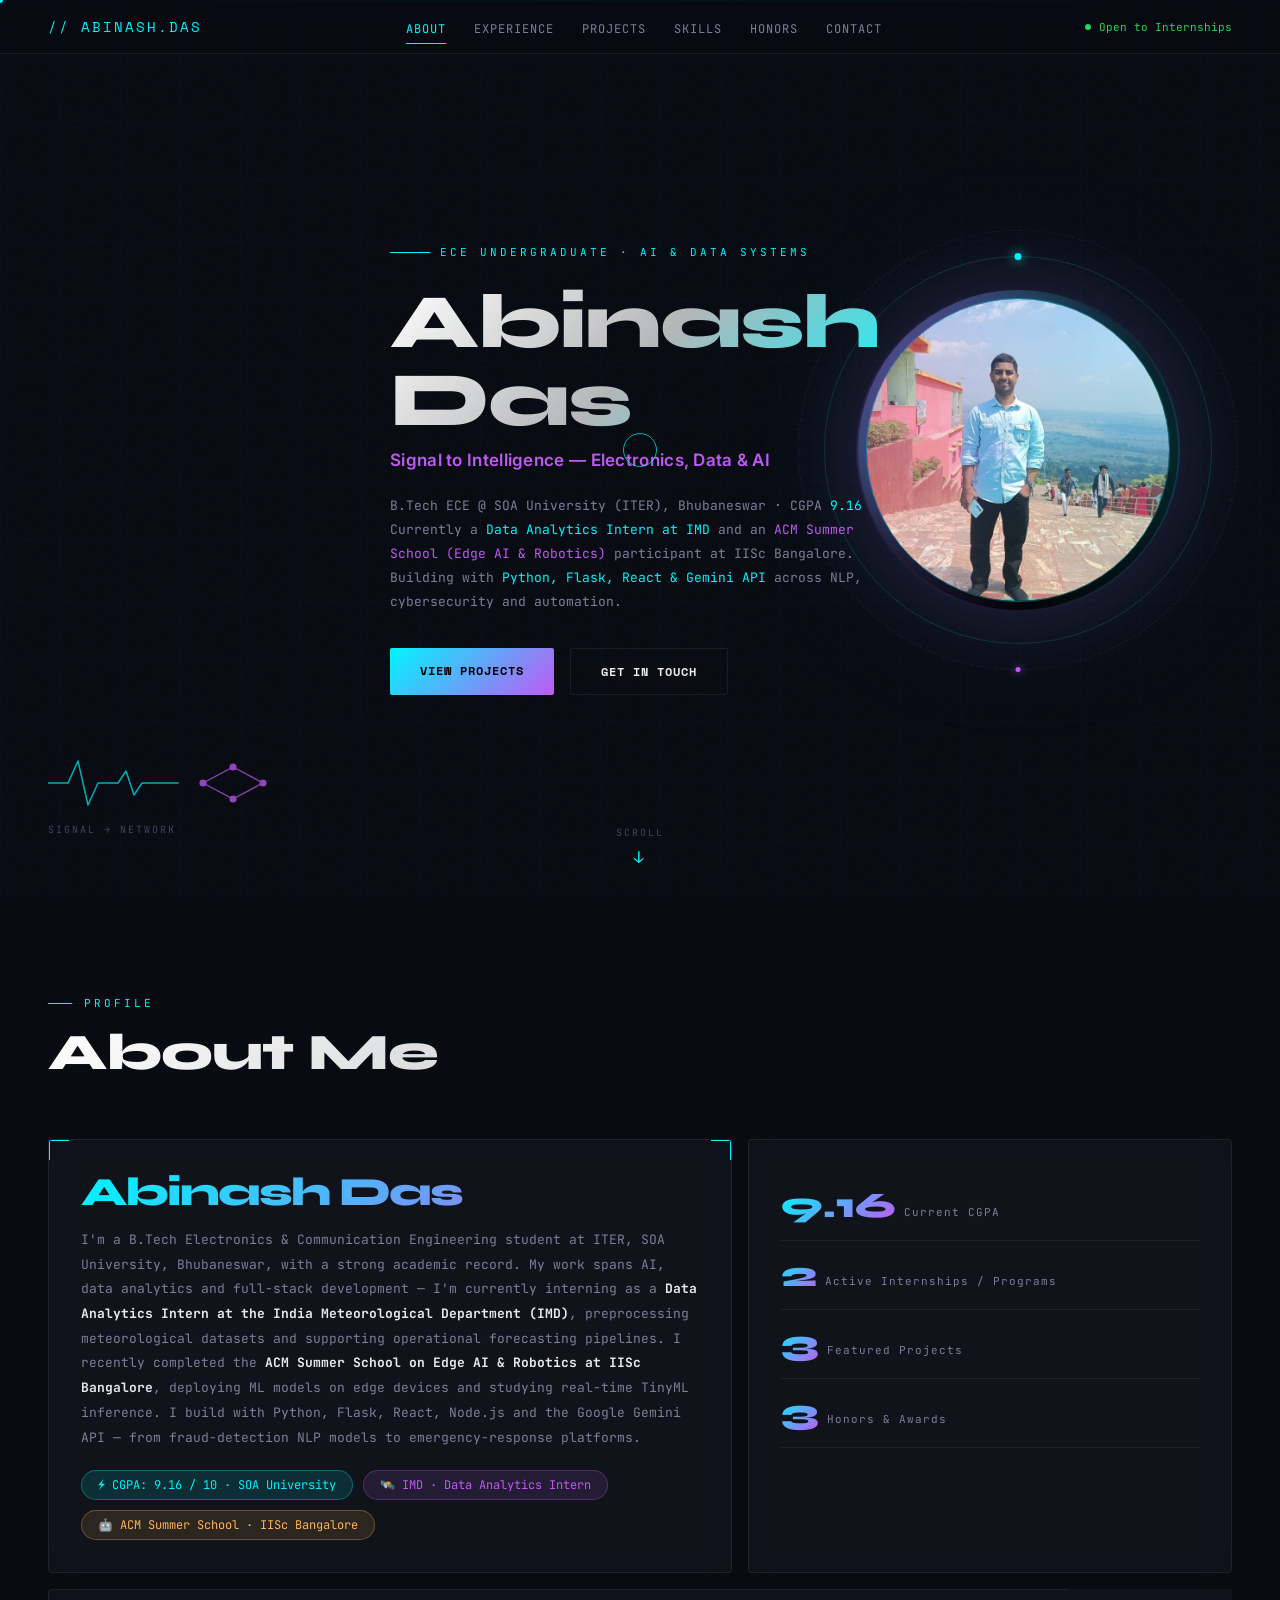
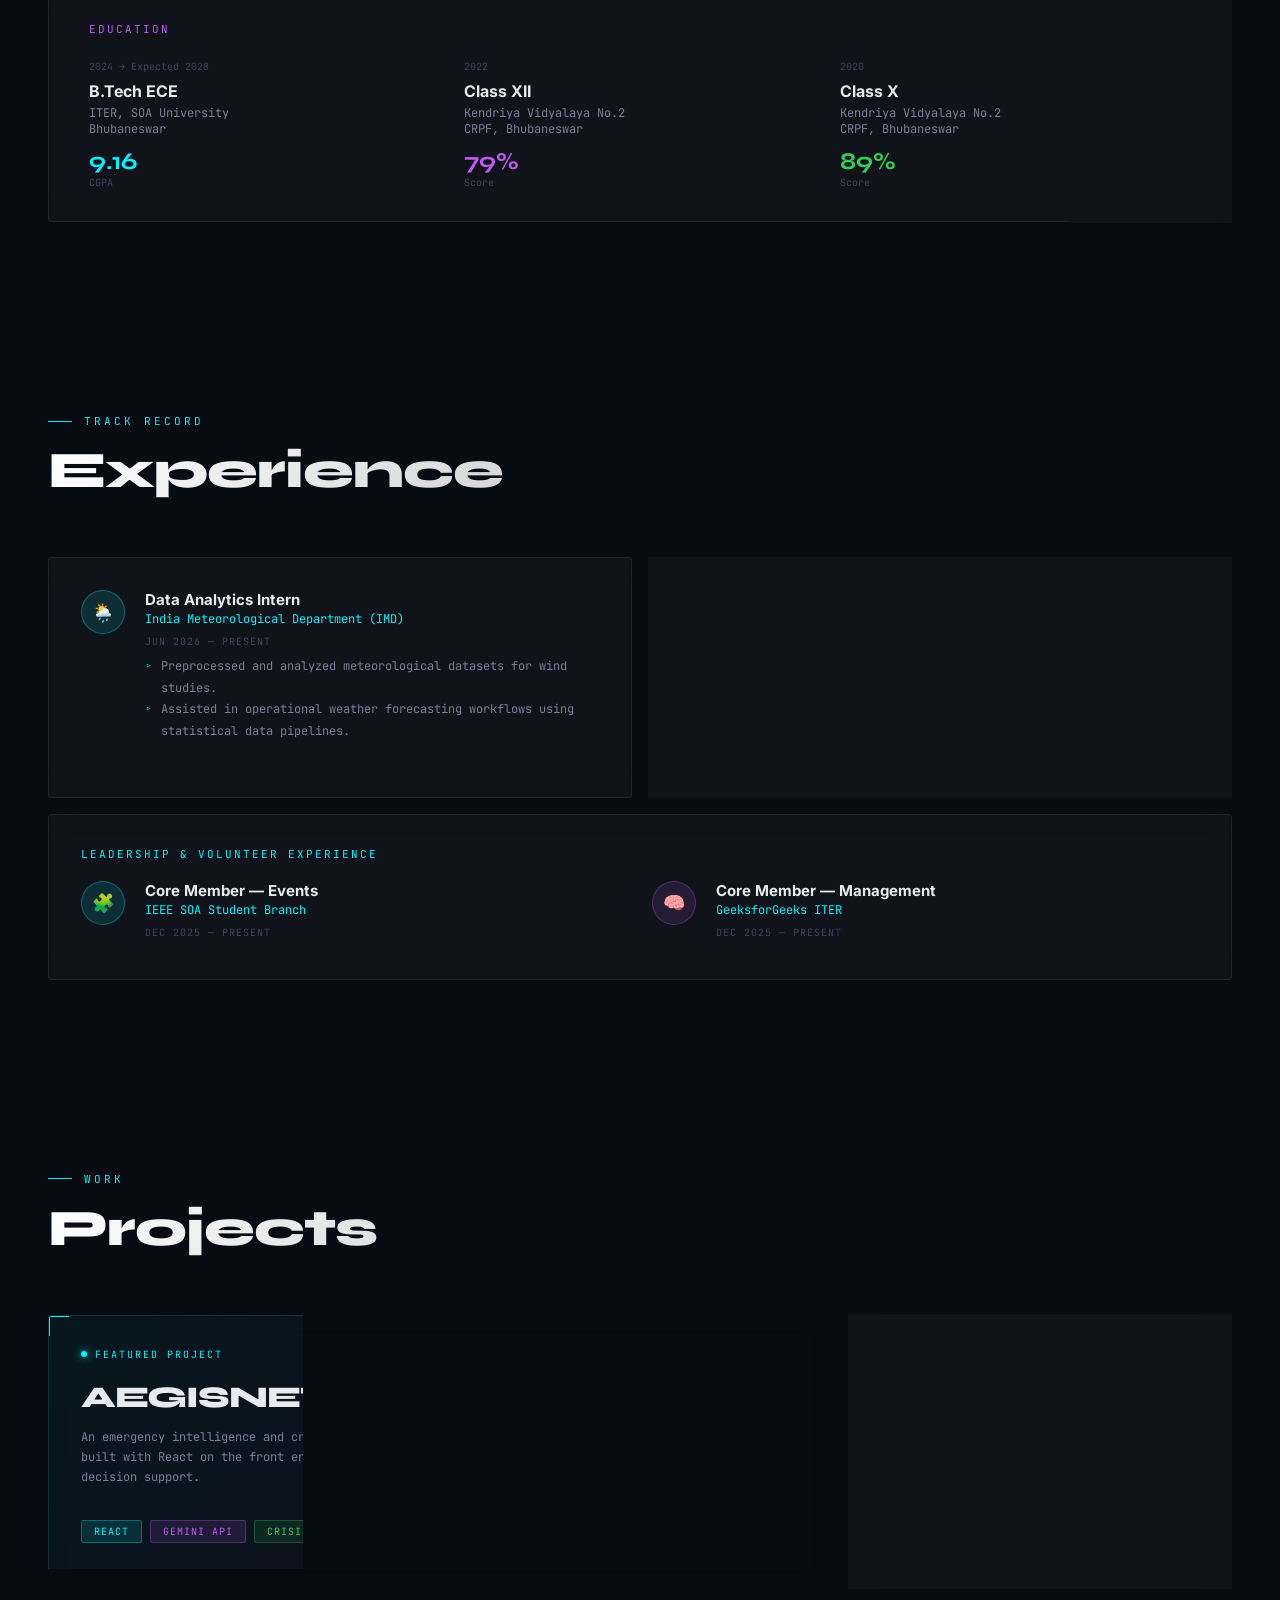
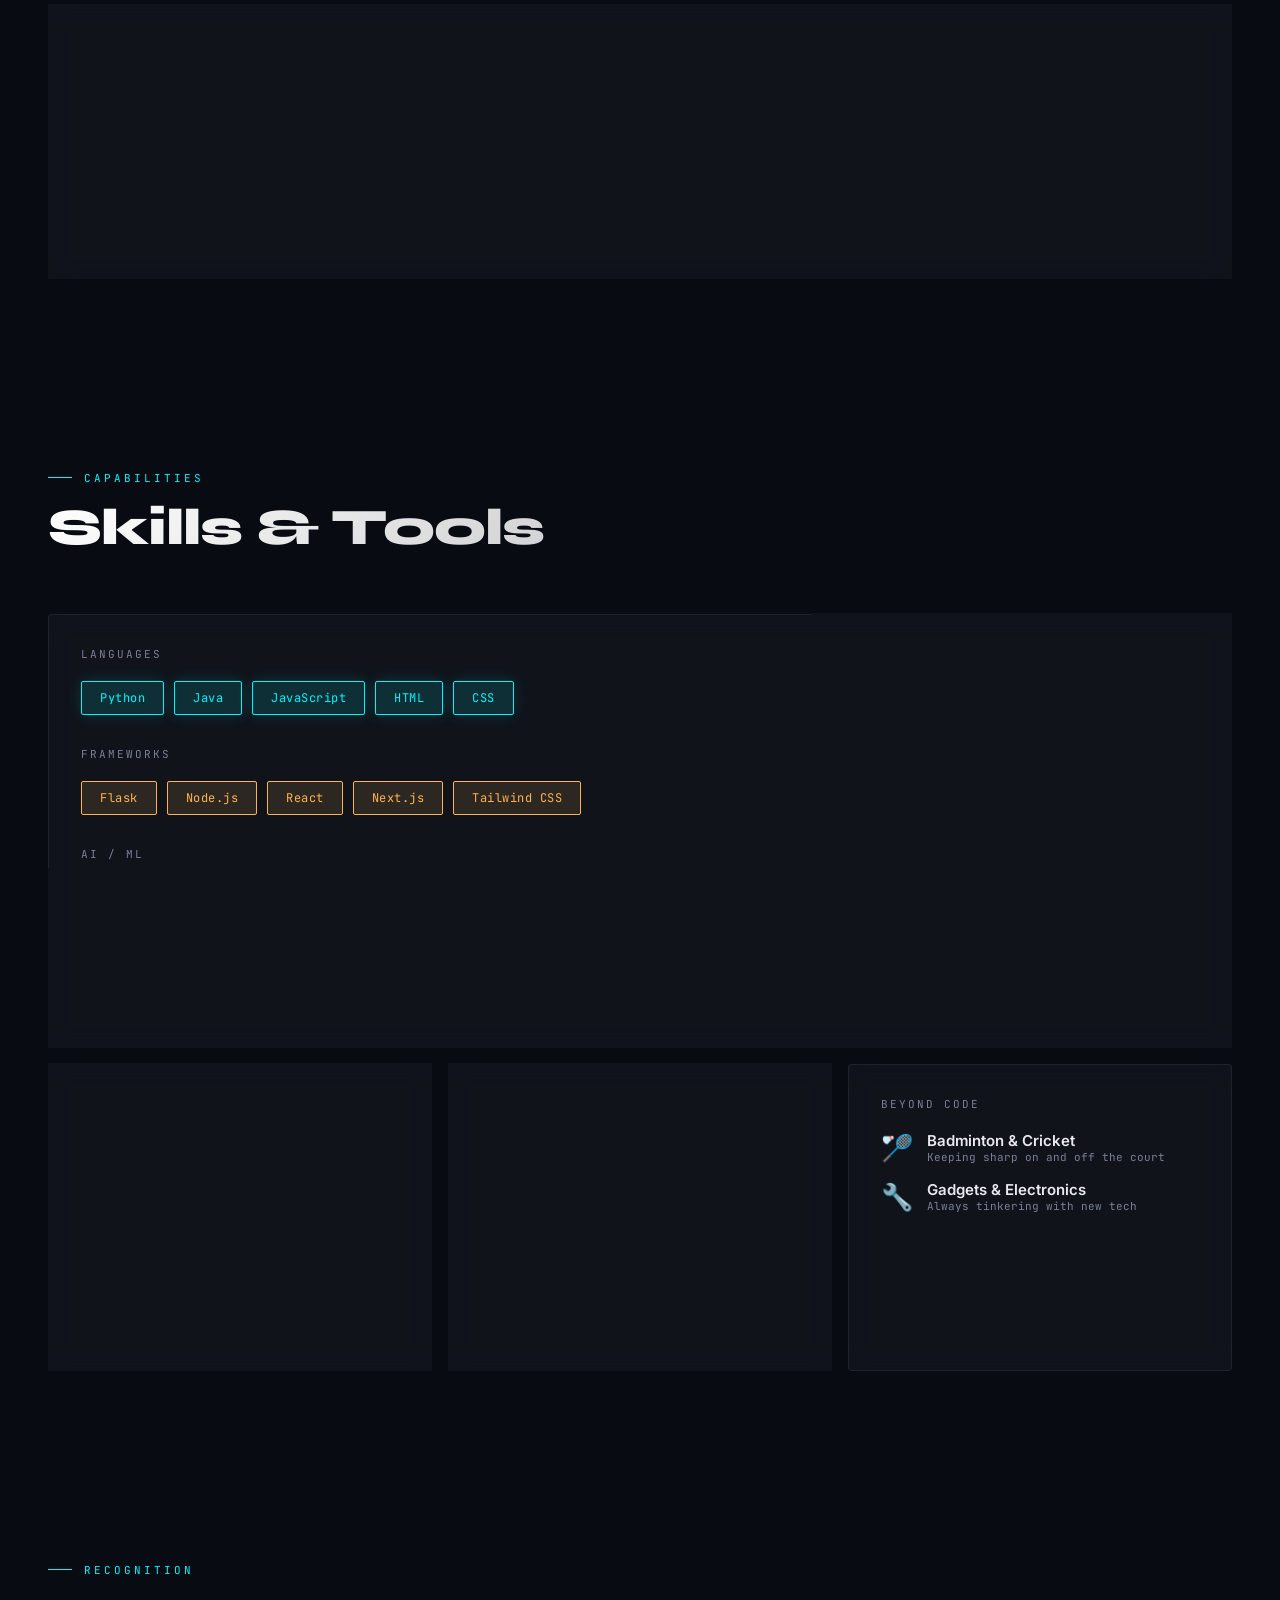
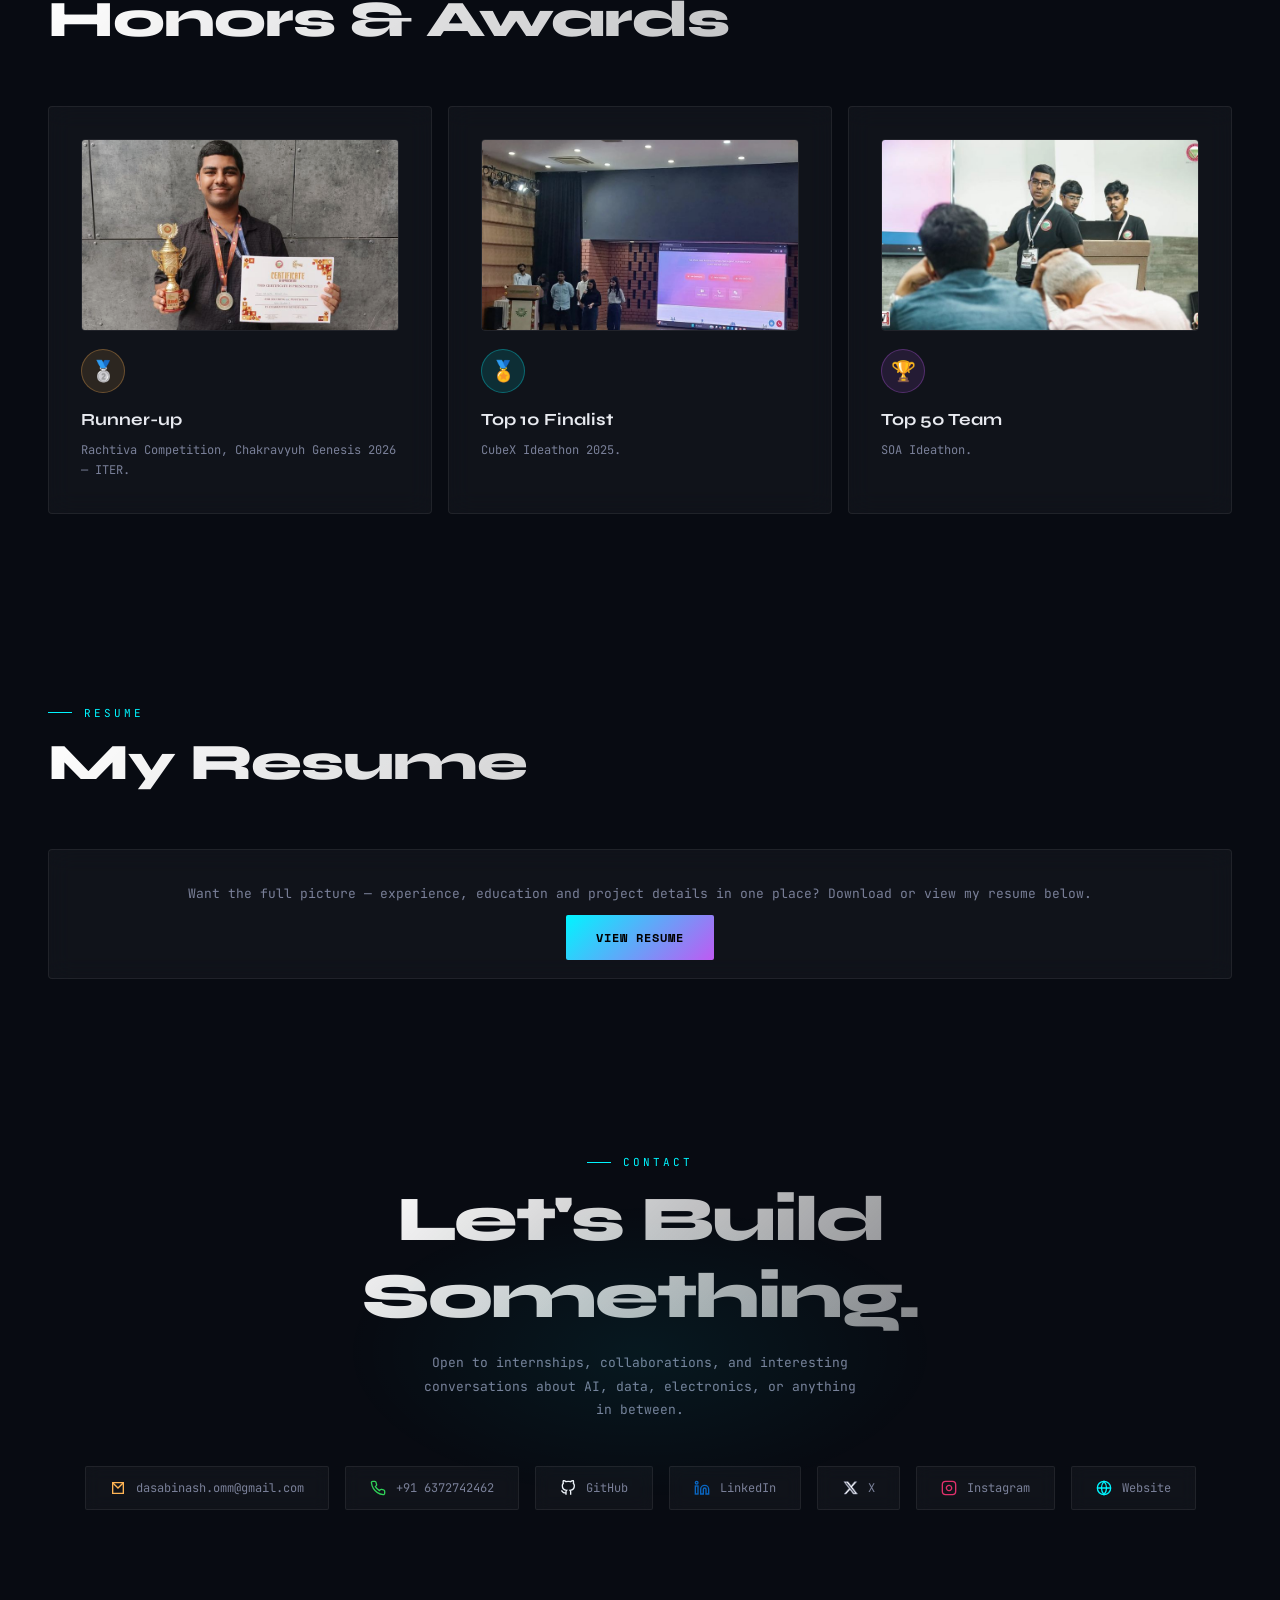
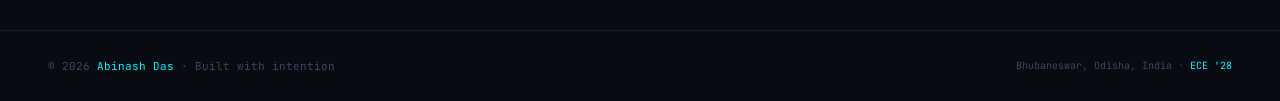
==== index.html @ 1ab35743 "Add files via upload" ====
<!DOCTYPE html>
<html lang="en">
<head>
<meta charset="UTF-8"/>
<meta name="viewport" content="width=device-width, initial-scale=1.0"/>
<title>Abinash Das — ECE Engineer &amp; AI/Data Builder</title>
<meta name="description" content="Portfolio of Abinash Das — ECE undergraduate at SOA University, IMD Data Analytics Intern, ACM Summer School (IISc) participant, building AI, data and full-stack systems."/>
<link href="https://fonts.googleapis.com/css2?family=Space+Mono:wght@400;700&family=Syne:wght@400;600;700;800&family=JetBrains+Mono:wght@300;400;500;600&family=Inter:wght@400;500;600&display=swap" rel="stylesheet"/>
<link rel="stylesheet" href="style.css"/>
</head>
<body>

<a href="#main" class="skip-link">Skip to content</a>
<div class="scroll-progress" id="scrollProgress"></div>
<div class="cursor-dot" id="cursorDot"></div>
<div class="cursor-ring" id="cursorRing"></div>

<!-- NAV -->
<nav>
  <a href="#top" class="nav-logo">// Abinash.Das</a>
  <button class="nav-toggle" id="navToggle" aria-label="Toggle navigation" aria-expanded="false">
    <span></span><span></span><span></span>
  </button>
  <ul class="nav-links" id="navLinks">
    <li><a href="#about">About</a></li>
    <li><a href="#experience">Experience</a></li>
    <li><a href="#projects">Projects</a></li>
    <li><a href="#skills">Skills</a></li>
    <li><a href="#honors">Honors</a></li>
    <li><a href="#contact">Contact</a></li>
  </ul>
  <div class="nav-status">
    <div class="status-dot"></div>
    Open to Internships
  </div>
</nav>

<main id="main">

<!-- HERO -->
<section class="hero" id="top">
  <div class="scanline"></div>

  <div class="hero-avatar-wrap">
    <div class="avatar-ring"><div class="avatar-dot"></div></div>
    <div class="avatar-ring2"><div class="avatar-dot2"></div></div>
    <div class="avatar-core"><img class="avatar-photo" src="[data-uri]" alt="Abinash Das"/></div>
  </div>

  <div class="hero-content">
    <div class="hero-tag">ECE Undergraduate · AI &amp; Data Systems</div>
    <h1 class="hero-name">Abinash<br/>Das</h1>
    <p class="hero-role">Signal to Intelligence — Electronics, Data &amp; AI</p>
    <p class="hero-bio">
      B.Tech ECE @ SOA University (ITER), Bhubaneswar · CGPA <span>9.16</span><br/>
      Currently a <span>Data Analytics Intern at IMD</span> and an <span class="v">ACM Summer
      School (Edge AI &amp; Robotics)</span> participant at IISc Bangalore.<br/>
      Building with <span>Python, Flask, React &amp; Gemini API</span> across NLP,
      cybersecurity and automation.
    </p>
    <div class="hero-cta">
      <a href="#projects" class="btn-primary">View Projects</a>
      <a href="#contact" class="btn-outline">Get In Touch</a>
    </div>
  </div>

  <div class="hero-wave" aria-hidden="true">
    <svg viewBox="0 0 260 60" fill="none">
      <polyline points="0,30 20,30 30,8 40,52 50,30 70,30 78,18 86,42 94,30 130,30" stroke="#00f5ff" stroke-width="1.5" stroke-linecap="round" stroke-linejoin="round" opacity="0.7"/>
      <g stroke="#bf5af2" stroke-width="1.2" opacity="0.75">
        <circle cx="155" cy="30" r="3" fill="#bf5af2"/>
        <circle cx="185" cy="14" r="3" fill="#bf5af2"/>
        <circle cx="185" cy="46" r="3" fill="#bf5af2"/>
        <circle cx="215" cy="30" r="3" fill="#bf5af2"/>
        <line x1="155" y1="30" x2="185" y2="14"/>
        <line x1="155" y1="30" x2="185" y2="46"/>
        <line x1="185" y1="14" x2="215" y2="30"/>
        <line x1="185" y1="46" x2="215" y2="30"/>
      </g>
    </svg>
    <div class="hero-wave-label">signal → network</div>
  </div>

  <button class="scroll-hint" onclick="document.getElementById('about').scrollIntoView({behavior:'smooth'})">Scroll</button>
</section>

<!-- ABOUT -->
<section id="about">
  <div class="section-inner">
    <div class="section-label">Profile</div>
    <h2 class="section-title">About Me</h2>

    <div class="bento">

      <div class="bento-card about-card">
        <div class="corner-deco tl"></div>
        <div class="corner-deco tr"></div>
        <div class="about-name-big">Abinash Das</div>
        <p class="about-text">
          I'm a B.Tech Electronics &amp; Communication Engineering student at ITER, SOA
          University, Bhubaneswar, with a strong academic record. My work spans AI, data
          analytics and full-stack development — I'm currently interning as a
          <strong style="color:var(--text)">Data Analytics Intern at the India Meteorological
          Department (IMD)</strong>, preprocessing meteorological datasets and supporting
          operational forecasting pipelines. I recently completed the
          <strong style="color:var(--text)">ACM Summer School on Edge AI &amp; Robotics at
          IISc Bangalore</strong>, deploying ML models on edge devices and studying real-time
          TinyML inference. I build with Python, Flask, React, Node.js and the Google Gemini
          API — from fraud-detection NLP models to emergency-response platforms.
        </p>
        <div class="badge-row">
          <div class="cgpa-badge">⚡ CGPA: 9.16 / 10 · SOA University</div>
          <div class="cgpa-badge violet">🛰️ IMD · Data Analytics Intern</div>
          <div class="cgpa-badge amber">🤖 ACM Summer School · IISc Bangalore</div>
        </div>
        <div class="accent-line"></div>
      </div>

      <div class="bento-card stats-card">
        <div class="stat-item"><div class="stat-num">9.16</div><div class="stat-label">Current CGPA</div></div>
        <div class="stat-item"><div class="stat-num">2</div><div class="stat-label">Active Internships / Programs</div></div>
        <div class="stat-item"><div class="stat-num">3</div><div class="stat-label">Featured Projects</div></div>
        <div class="stat-item"><div class="stat-num">3</div><div class="stat-label">Honors &amp; Awards</div></div>
        <div class="accent-line"></div>
      </div>

      <div class="bento-card card-full" style="padding:32px 40px;">
        <div style="font-family:'JetBrains Mono',monospace;font-size:11px;color:var(--violet);letter-spacing:2px;text-transform:uppercase;margin-bottom:24px;">Education</div>
        <div style="display:grid;grid-template-columns:repeat(3,1fr);gap:24px;">
          <div>
            <div style="font-family:'JetBrains Mono',monospace;font-size:10px;color:var(--text-dim);margin-bottom:8px;">2024 → Expected 2028</div>
            <div style="font-size:16px;font-weight:700;margin-bottom:4px;">B.Tech ECE</div>
            <div style="font-family:'JetBrains Mono',monospace;font-size:12px;color:var(--text-muted);">ITER, SOA University<br/>Bhubaneswar</div>
            <div style="margin-top:10px;font-family:'Syne',sans-serif;font-size:24px;font-weight:700;color:var(--cyan);">9.16</div>
            <div style="font-family:'JetBrains Mono',monospace;font-size:10px;color:var(--text-dim);">CGPA</div>
          </div>
          <div>
            <div style="font-family:'JetBrains Mono',monospace;font-size:10px;color:var(--text-dim);margin-bottom:8px;">2022</div>
            <div style="font-size:16px;font-weight:700;margin-bottom:4px;">Class XII</div>
            <div style="font-family:'JetBrains Mono',monospace;font-size:12px;color:var(--text-muted);">Kendriya Vidyalaya No.2<br/>CRPF, Bhubaneswar</div>
            <div style="margin-top:10px;font-family:'Syne',sans-serif;font-size:24px;font-weight:700;color:var(--violet);">79%</div>
            <div style="font-family:'JetBrains Mono',monospace;font-size:10px;color:var(--text-dim);">Score</div>
          </div>
          <div>
            <div style="font-family:'JetBrains Mono',monospace;font-size:10px;color:var(--text-dim);margin-bottom:8px;">2020</div>
            <div style="font-size:16px;font-weight:700;margin-bottom:4px;">Class X</div>
            <div style="font-family:'JetBrains Mono',monospace;font-size:12px;color:var(--text-muted);">Kendriya Vidyalaya No.2<br/>CRPF, Bhubaneswar</div>
            <div style="margin-top:10px;font-family:'Syne',sans-serif;font-size:24px;font-weight:700;color:var(--green);">89%</div>
            <div style="font-family:'JetBrains Mono',monospace;font-size:10px;color:var(--text-dim);">Score</div>
          </div>
        </div>
        <div class="accent-line"></div>
      </div>

    </div>
  </div>
</section>

<!-- EXPERIENCE -->
<section id="experience">
  <div class="section-inner">
    <div class="section-label">Track Record</div>
    <h2 class="section-title">Experience</h2>
    <div class="bento">

      <div class="bento-card card-half">
        <div class="exp-item" style="border:none;padding-top:0;">
          <div class="exp-icon" aria-hidden="true">🌦️</div>
          <div>
            <div class="exp-role">Data Analytics Intern</div>
            <div class="exp-org">India Meteorological Department (IMD)</div>
            <div class="exp-date">Jun 2026 — Present</div>
            <ul class="exp-list">
              <li>Preprocessed and analyzed meteorological datasets for wind studies.</li>
              <li>Assisted in operational weather forecasting workflows using statistical data pipelines.</li>
            </ul>
          </div>
        </div>
        <div class="accent-line"></div>
      </div>

      <div class="bento-card card-half">
        <div class="exp-item" style="border:none;padding-top:0;">
          <div class="exp-icon violet" aria-hidden="true">🤖</div>
          <div>
            <div class="exp-role">Participant — ACM Summer School on Edge AI &amp; Robotics</div>
            <div class="exp-org">Indian Institute of Science (IISc) Bangalore</div>
            <div class="exp-date">Jul 6 — Jul 13, 2026</div>
            <ul class="exp-list">
              <li>Deployed machine learning models on edge devices using Edge Impulse and Teachable Machine.</li>
              <li>Studied sensor data processing and real-time inference constraints for TinyML.</li>
            </ul>
          </div>
        </div>
        <div class="accent-line"></div>
      </div>

      <div class="bento-card card-full">
        <div style="font-family:'JetBrains Mono',monospace;font-size:11px;color:var(--cyan);letter-spacing:2px;text-transform:uppercase;margin-bottom:20px;">Leadership &amp; Volunteer Experience</div>
        <div style="display:grid;grid-template-columns:repeat(2,1fr);gap:24px;">
          <div class="exp-item" style="border:none;padding:0;">
            <div class="exp-icon" aria-hidden="true">🧩</div>
            <div>
              <div class="exp-role">Core Member — Events</div>
              <div class="exp-org">IEEE SOA Student Branch</div>
              <div class="exp-date">Dec 2025 — Present</div>
            </div>
          </div>
          <div class="exp-item" style="border:none;padding:0;">
            <div class="exp-icon violet" aria-hidden="true">🧠</div>
            <div>
              <div class="exp-role">Core Member — Management</div>
              <div class="exp-org">GeeksforGeeks ITER</div>
              <div class="exp-date">Dec 2025 — Present</div>
            </div>
          </div>
        </div>
        <div class="accent-line"></div>
      </div>

    </div>
  </div>
</section>

<!-- PROJECTS -->
<section id="projects">
  <div class="section-inner">
    <div class="section-label">Work</div>
    <h2 class="section-title">Projects</h2>
    <div class="bento">

      <div class="bento-card featured-project">
        <div class="corner-deco tl"></div>
        <div class="corner-deco tr"></div>
        <div class="featured-badge">Featured Project</div>
        <div class="featured-title">AEGISNET <span>AI</span></div>
        <p class="project-desc">
          An emergency intelligence and crisis management platform that helps coordinate
          real-time response — built with React on the front end and the Google Gemini
          API for situational reasoning and automated decision support.
        </p>
        <div style="display:flex;gap:8px;flex-wrap:wrap;margin-top:16px;">
          <span class="project-tag tag-cyan">React</span>
          <span class="project-tag tag-violet">Gemini API</span>
          <span class="project-tag tag-green">Crisis Management</span>
        </div>
        <div class="accent-line"></div>
      </div>

      <div class="bento-card card-narrow">
        <div style="font-family:'Space Mono',monospace;font-size:40px;color:var(--text-dim);margin-bottom:14px;">01</div>
        <div class="project-title">Jansuraksha AI</div>
        <p class="project-desc">Fraud message detection model engineered with NLP, TF-IDF vectorization and Logistic Regression to flag scam texts.</p>
        <span class="project-tag tag-violet">NLP · ML</span>
        <div class="accent-line"></div>
      </div>

      <div class="bento-card card-full" style="display:grid;grid-template-columns:1fr;">
        <div style="font-family:'Space Mono',monospace;font-size:40px;color:var(--text-dim);margin-bottom:14px;">02</div>
        <div class="project-title">AI Autocorrect Pro</div>
        <p class="project-desc" style="max-width:640px;">
          An AI-powered text processing engine built for grammar and spelling rectification —
          designed to catch and correct errors in real time as part of a broader push into
          practical NLP tooling.
        </p>
        <span class="project-tag tag-cyan" style="width:fit-content;">Python · NLP</span>
        <div class="accent-line"></div>
      </div>

    </div>
  </div>
</section>

<!-- SKILLS -->
<section id="skills">
  <div class="section-inner">
    <div class="section-label">Capabilities</div>
    <h2 class="section-title">Skills &amp; Tools</h2>
    <div class="bento">
      <div class="bento-card card-full">
        <div class="skill-group-label">Languages</div>
        <div class="skills-grid" style="margin-bottom:32px;">
          <span class="skill-chip cyan">Python</span>
          <span class="skill-chip cyan">Java</span>
          <span class="skill-chip cyan">JavaScript</span>
          <span class="skill-chip cyan">HTML</span>
          <span class="skill-chip cyan">CSS</span>
        </div>
        <div class="skill-group-label">Frameworks</div>
        <div class="skills-grid" style="margin-bottom:32px;">
          <span class="skill-chip amber">Flask</span>
          <span class="skill-chip amber">Node.js</span>
          <span class="skill-chip amber">React</span>
          <span class="skill-chip amber">Next.js</span>
          <span class="skill-chip amber">Tailwind CSS</span>
        </div>
        <div class="skill-group-label">AI / ML</div>
        <div class="skills-grid" style="margin-bottom:32px;">
          <span class="skill-chip violet">Google Gemini API</span>
          <span class="skill-chip violet">TensorFlow</span>
          <span class="skill-chip violet">Scikit-learn</span>
          <span class="skill-chip violet">TF-IDF</span>
          <span class="skill-chip violet">Logistic Regression</span>
          <span class="skill-chip violet">NLP</span>
        </div>
        <div class="skill-group-label">Tools &amp; Platforms</div>
        <div class="skills-grid">
          <span class="skill-chip green">Git</span>
          <span class="skill-chip green">GitHub</span>
          <span class="skill-chip green">VS Code</span>
          <span class="skill-chip green">Firebase</span>
          <span class="skill-chip green">SQLite</span>
          <span class="skill-chip green">Prisma</span>
          <span class="skill-chip green">Google Cloud</span>
        </div>
        <div class="accent-line"></div>
      </div>

      <div class="bento-card card-third">
        <div class="skill-group-label" style="color:var(--violet);">Languages Spoken</div>
        <div class="cert-item"><div class="cert-icon violet">🌐</div><div><div class="cert-name">English</div><div class="cert-org">Professional Working</div></div></div>
        <div class="cert-item"><div class="cert-icon cyan">🇮🇳</div><div><div class="cert-name">Hindi</div><div class="cert-org">Full Professional</div></div></div>
        <div class="cert-item"><div class="cert-icon green">🏠</div><div><div class="cert-name">Odia</div><div class="cert-org">Native / Bilingual</div></div></div>
        <div class="accent-line"></div>
      </div>

      <div class="bento-card card-third">
        <div class="skill-group-label" style="color:var(--cyan);">Currently Focused On</div>
        <div class="cert-item"><div class="cert-icon cyan">📡</div><div><div class="cert-name">Edge AI &amp; TinyML</div><div class="cert-org">From IISc Summer School</div></div></div>
        <div class="cert-item"><div class="cert-icon violet">📊</div><div><div class="cert-name">Applied Data Analytics</div><div class="cert-org">From IMD Internship</div></div></div>
        <div class="accent-line"></div>
      </div>

      <div class="bento-card card-third">
        <div class="skill-group-label">Beyond Code</div>
        <div style="display:flex;flex-direction:column;gap:16px;">
          <div style="display:flex;align-items:center;gap:14px;">
            <div style="font-size:26px;">🏸</div>
            <div>
              <div style="font-size:15px;font-weight:600;">Badminton &amp; Cricket</div>
              <div style="font-family:'JetBrains Mono',monospace;font-size:11px;color:var(--text-muted);">Keeping sharp on and off the court</div>
            </div>
          </div>
          <div style="display:flex;align-items:center;gap:14px;">
            <div style="font-size:26px;">🔧</div>
            <div>
              <div style="font-size:15px;font-weight:600;">Gadgets &amp; Electronics</div>
              <div style="font-family:'JetBrains Mono',monospace;font-size:11px;color:var(--text-muted);">Always tinkering with new tech</div>
            </div>
          </div>
        </div>
        <div class="accent-line"></div>
      </div>
    </div>
  </div>
</section>

<!-- HONORS -->
<section id="honors">
  <div class="section-inner">
    <div class="section-label">Recognition</div>
    <h2 class="section-title">Honors &amp; Awards</h2>
    <div class="bento">
      <div class="bento-card card-third">
        <div class="honor-photo-frame">
          <img class="honor-photo" src="[data-uri]" alt="Abinash Das receiving the Runner-up trophy and certificate at Chakravyuh Genesis 2K26"/>
        </div>
        <div class="cert-icon amber" style="width:44px;height:44px;font-size:20px;margin-bottom:16px;">🥈</div>
        <div class="project-title" style="font-size:17px;">Runner-up</div>
        <p class="project-desc">Rachtiva Competition, Chakravyuh Genesis 2026 — ITER.</p>
        <div class="accent-line"></div>
      </div>
      <div class="bento-card card-third">
        <div class="honor-photo-frame">
          <img class="honor-photo" src="[data-uri]" alt="Team presenting on stage at CubeX Ideathon 2025"/>
        </div>
        <div class="cert-icon cyan" style="width:44px;height:44px;font-size:20px;margin-bottom:16px;">🏅</div>
        <div class="project-title" style="font-size:17px;">Top 10 Finalist</div>
        <p class="project-desc">CubeX Ideathon 2025.</p>
        <div class="accent-line"></div>
      </div>
      <div class="bento-card card-third">
        <div class="honor-photo-frame">
          <img class="honor-photo" src="[data-uri]" alt="Team presenting their project to judges at the SIH round"/>
        </div>
        <div class="cert-icon violet" style="width:44px;height:44px;font-size:20px;margin-bottom:16px;">🏆</div>
        <div class="project-title" style="font-size:17px;">Top 50 Team</div>
        <p class="project-desc">SOA Ideathon.</p>
        <div class="accent-line"></div>
      </div>
    </div>
  </div>
</section>

<!-- RESUME -->
<section id="resume">
  <div class="section-inner">
    <div class="section-label">Resume</div>
    <h2 class="section-title">My Resume</h2>
    <div class="bento">
      <div class="bento-card card-full" style="text-align:center;">
        <p class="about-text" style="margin-bottom:20px;">
          Want the full picture — experience, education and project details in one place?
          Download or view my resume below.
        </p>
        <a href="https://drive.google.com/drive/u/0/folders/1NO6XIRm26R0QQQZ70E4Bsf0y6ZEtDcJr"
           target="_blank" rel="noopener" class="btn-primary">View Resume</a>
        <div class="accent-line"></div>
      </div>
    </div>
  </div>
</section>

</main>

<!-- CONTACT -->
<div class="contact-section" id="contact">
  <div class="contact-glow"></div>
  <div class="section-label" style="justify-content:center;">Contact</div>
  <h2 class="contact-title">Let's Build<br/>Something.</h2>
  <p class="contact-sub">
    Open to internships, collaborations, and interesting conversations about AI,
    data, electronics, or anything in between.
  </p>

  <div class="contact-links">
    <a href="mailto:dasabinash.omm@gmail.com" class="contact-link" style="--accent:#ffb454;">
      <svg class="icon-mail" viewBox="0 0 24 24" fill="none" stroke-width="2"><path d="M4 4h16v16H4z"/><path d="m4 4 8 8 8-8"/></svg>
      dasabinash.omm@gmail.com
    </a>
    <a href="tel:+916372742462" class="contact-link" style="--accent:#30d158;">
      <svg class="icon-call" viewBox="0 0 24 24" fill="none" stroke-width="2"><path d="M22 16.92v3a2 2 0 0 1-2.18 2 19.79 19.79 0 0 1-8.63-3.07 19.5 19.5 0 0 1-6-6 19.79 19.79 0 0 1-3.07-8.67A2 2 0 0 1 4.11 2h3a2 2 0 0 1 2 1.72c.127.96.361 1.903.7 2.81a2 2 0 0 1-.45 2.11L8.09 9.91a16 16 0 0 0 6 6l1.27-1.27a2 2 0 0 1 2.11-.45c.907.339 1.85.573 2.81.7A2 2 0 0 1 22 16.92z"/></svg>
      +91 6372742462
    </a>
    <a href="https://github.com/Abinash-08" target="_blank" rel="noopener" class="contact-link" style="--accent:#f0f6fc;">
      <svg class="icon-github" viewBox="0 0 24 24" fill="none" stroke-width="2"><path d="M9 19c-5 1.5-5-2.5-7-3m14 6v-3.87a3.37 3.37 0 0 0-.94-2.61c3.14-.35 6.44-1.54 6.44-7A5.44 5.44 0 0 0 20 4.77 5.07 5.07 0 0 0 19.91 1S18.73.65 16 2.48a13.38 13.38 0 0 0-7 0C6.27.65 5.09 1 5.09 1A5.07 5.07 0 0 0 5 4.77a5.44 5.44 0 0 0-1.5 3.78c0 5.42 3.3 6.61 6.44 7A3.37 3.37 0 0 0 9 18.13V22"/></svg>
      GitHub
    </a>
    <a href="https://linkedin.com/in/abinash-das-ba1908324" target="_blank" rel="noopener" class="contact-link" style="--accent:#0a66c2;">
      <svg class="icon-linkedin" viewBox="0 0 24 24" fill="none" stroke-width="2"><path d="M16 8a6 6 0 0 1 6 6v7h-4v-7a2 2 0 0 0-2-2 2 2 0 0 0-2 2v7h-4v-7a6 6 0 0 1 6-6z"/><rect x="2" y="9" width="4" height="12"/><circle cx="4" cy="4" r="2"/></svg>
      LinkedIn
    </a>
    <a href="https://x.com/_abi_nash_06" target="_blank" rel="noopener" class="contact-link" style="--accent:#ffffff;">
      <svg class="icon-x" viewBox="0 0 24 24" stroke="none"><path d="M18.9 2.6h3.1l-6.8 7.8 8 10.6h-6.3l-4.9-6.5-5.7 6.5H3.2l7.3-8.4-7.7-10h6.4l4.5 6 5.2-6zm-1.1 16.6h1.7L7.3 4.3H5.5l12.3 14.9z"/></svg>
      X
    </a>
    <a href="#" target="_blank" rel="noopener" class="contact-link" data-social="instagram" style="--accent:#e1306c;">
      <svg class="icon-instagram" viewBox="0 0 24 24" fill="none" stroke-width="2"><rect x="2" y="2" width="20" height="20" rx="5" ry="5"/><path d="M16 11.37A4 4 0 1 1 12.63 8 4 4 0 0 1 16 11.37z"/><line x1="17.5" y1="6.5" x2="17.5" y2="6.5"/></svg>
      Instagram
    </a>
    <a href="https://abinash-08.github.io/Portfolio/" target="_blank" rel="noopener" class="contact-link" style="--accent:#00f5ff;">
      <svg class="icon-website" viewBox="0 0 24 24" fill="none" stroke-width="2"><circle cx="12" cy="12" r="10"/><path d="M2 12h20M12 2a15 15 0 0 1 0 20 15 15 0 0 1 0-20z"/></svg>
      Website
    </a>
  </div>
</div>

<footer>
  <div class="footer-copy">© 2026 <span>Abinash Das</span> · Built with intention</div>
  <div class="footer-copy" style="font-size:10px;">Bhubaneswar, Odisha, India · <span>ECE '28</span></div>
</footer>

<button class="back-to-top" id="backToTop" aria-label="Back to top">↑</button>

<script src="script.js"></script>
</body>
</html>
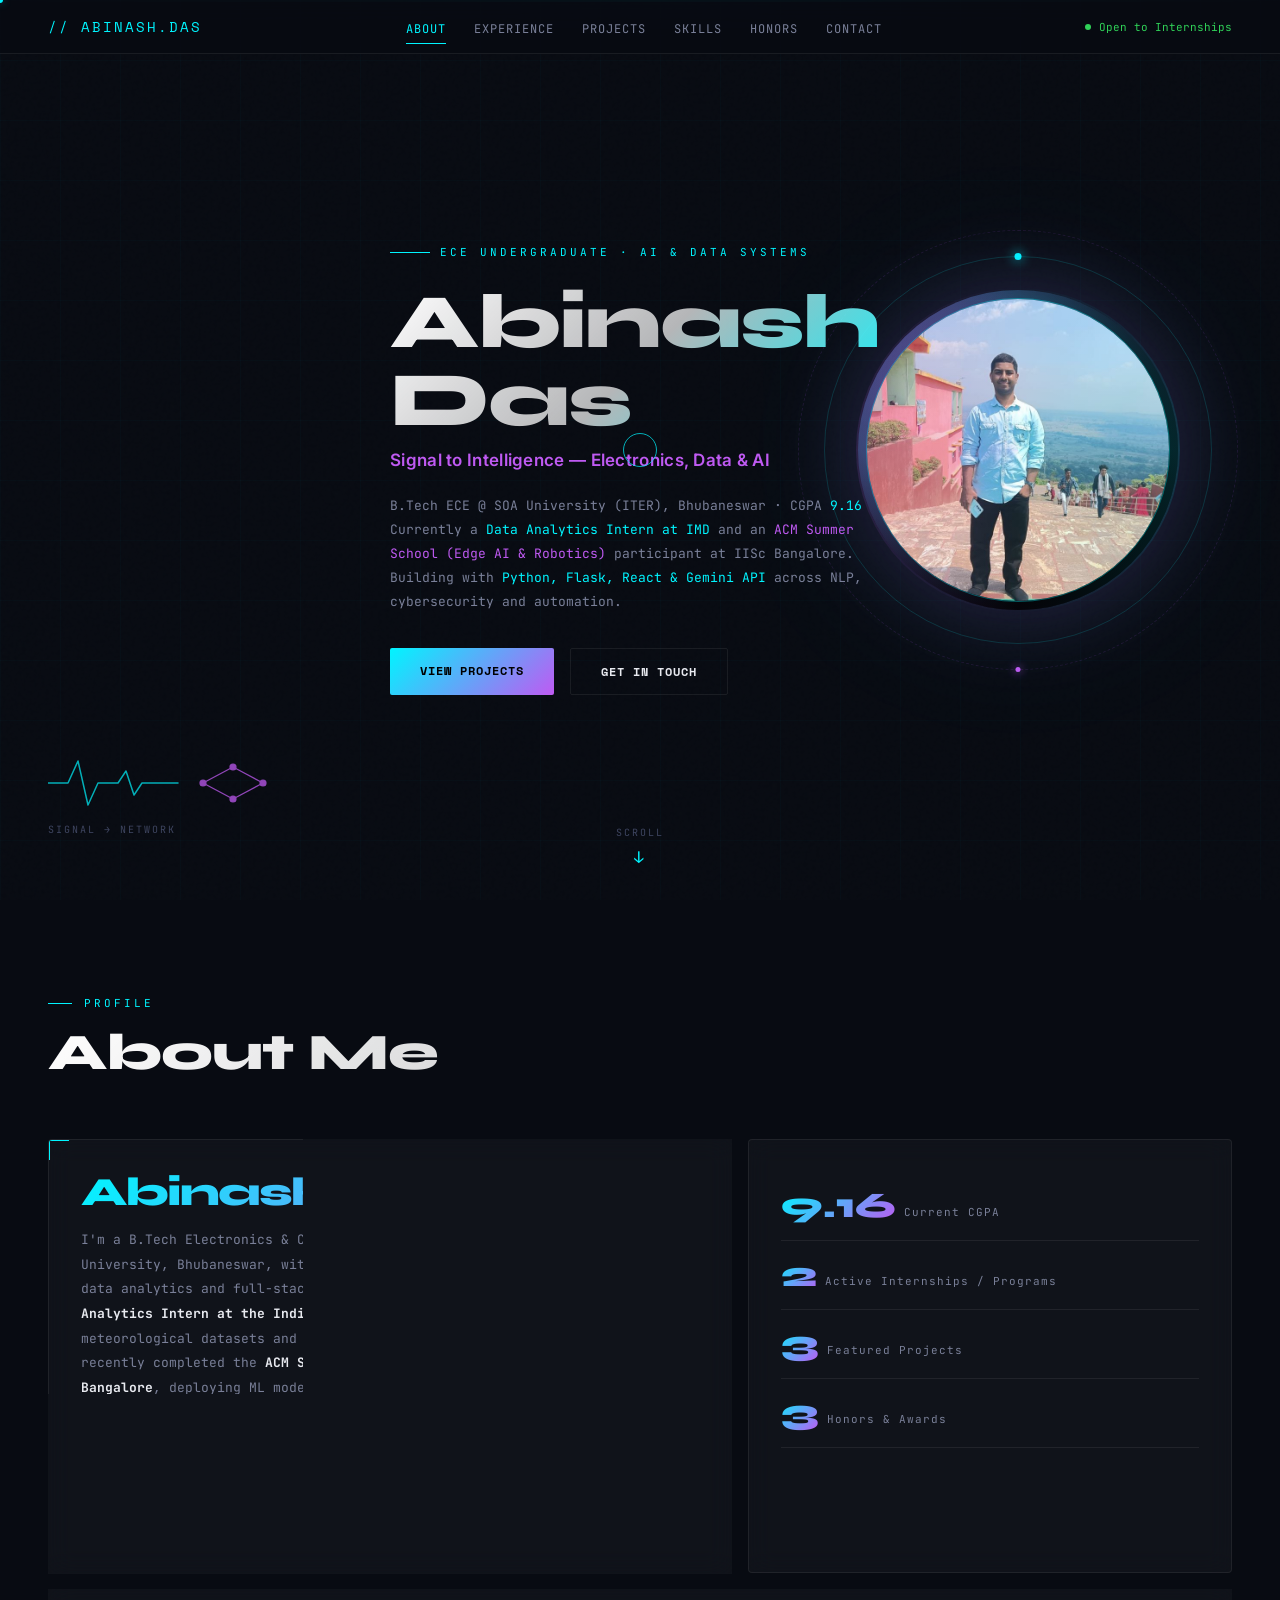
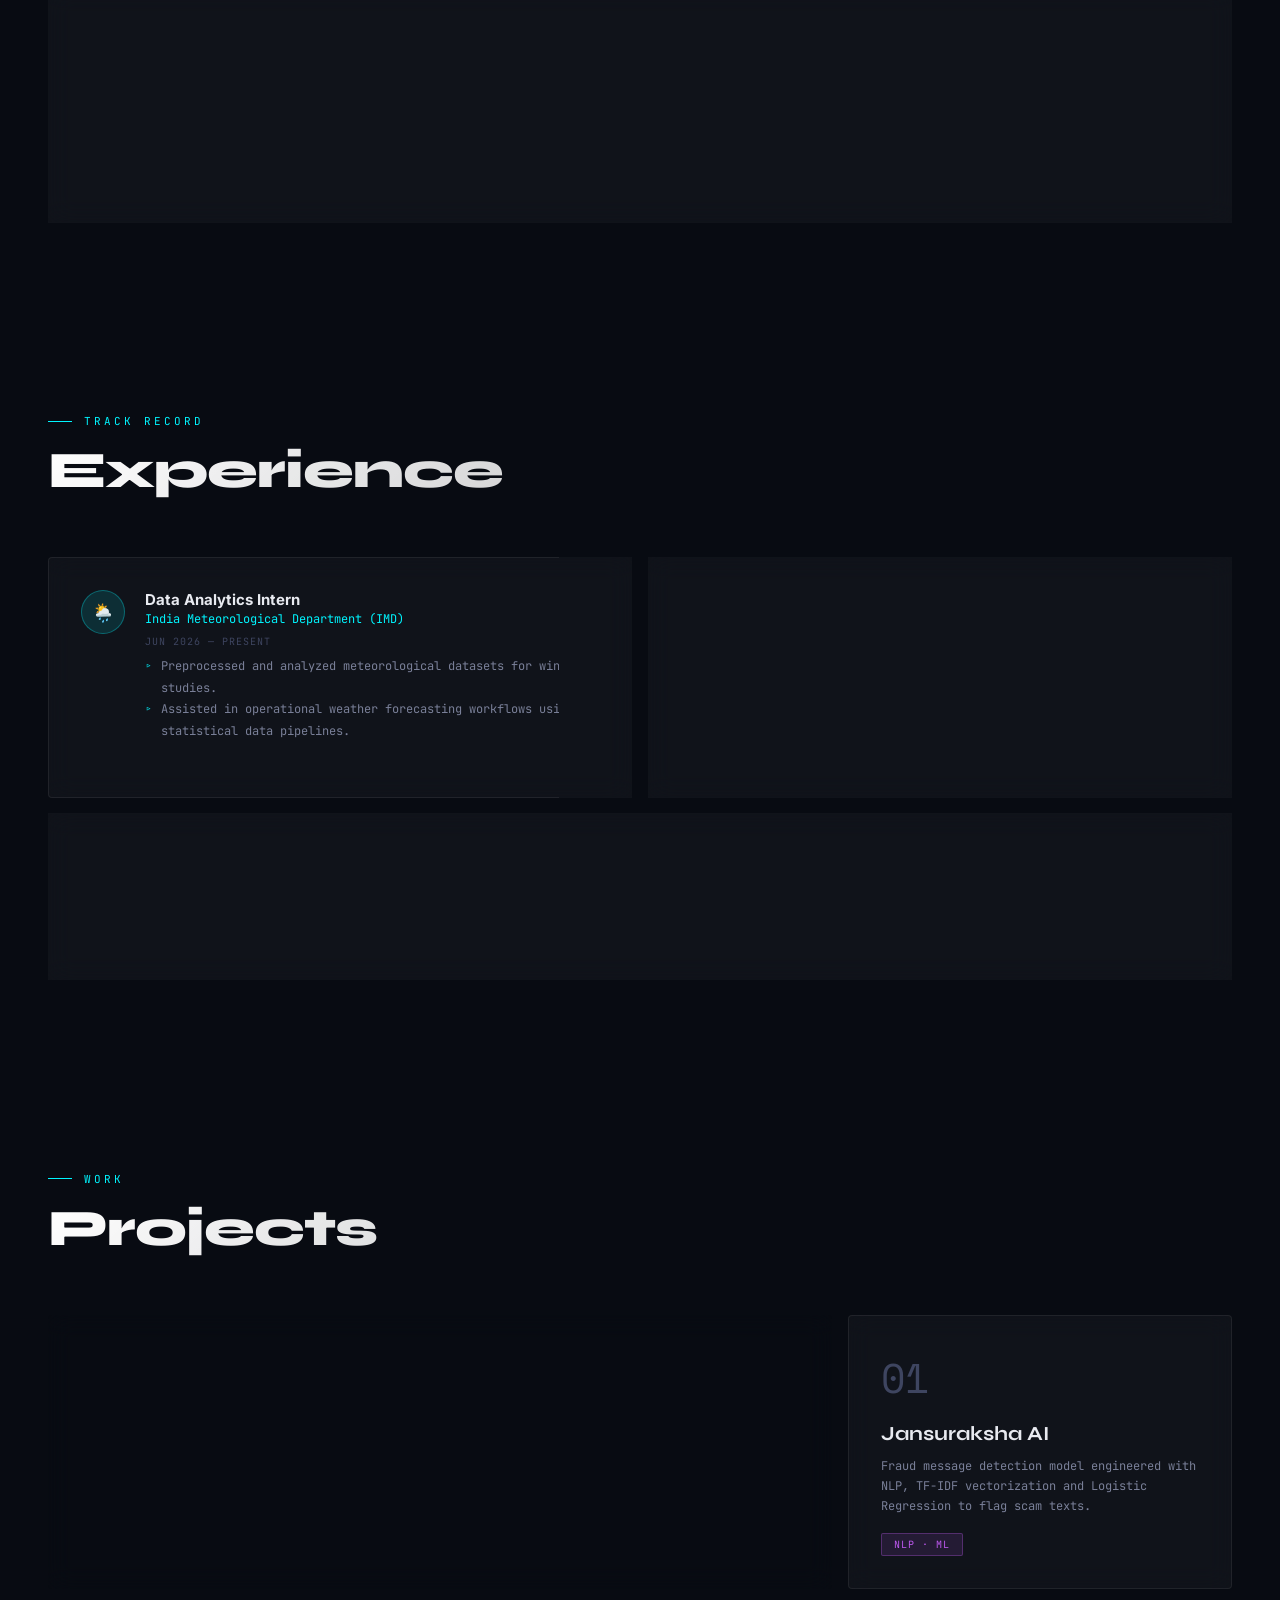
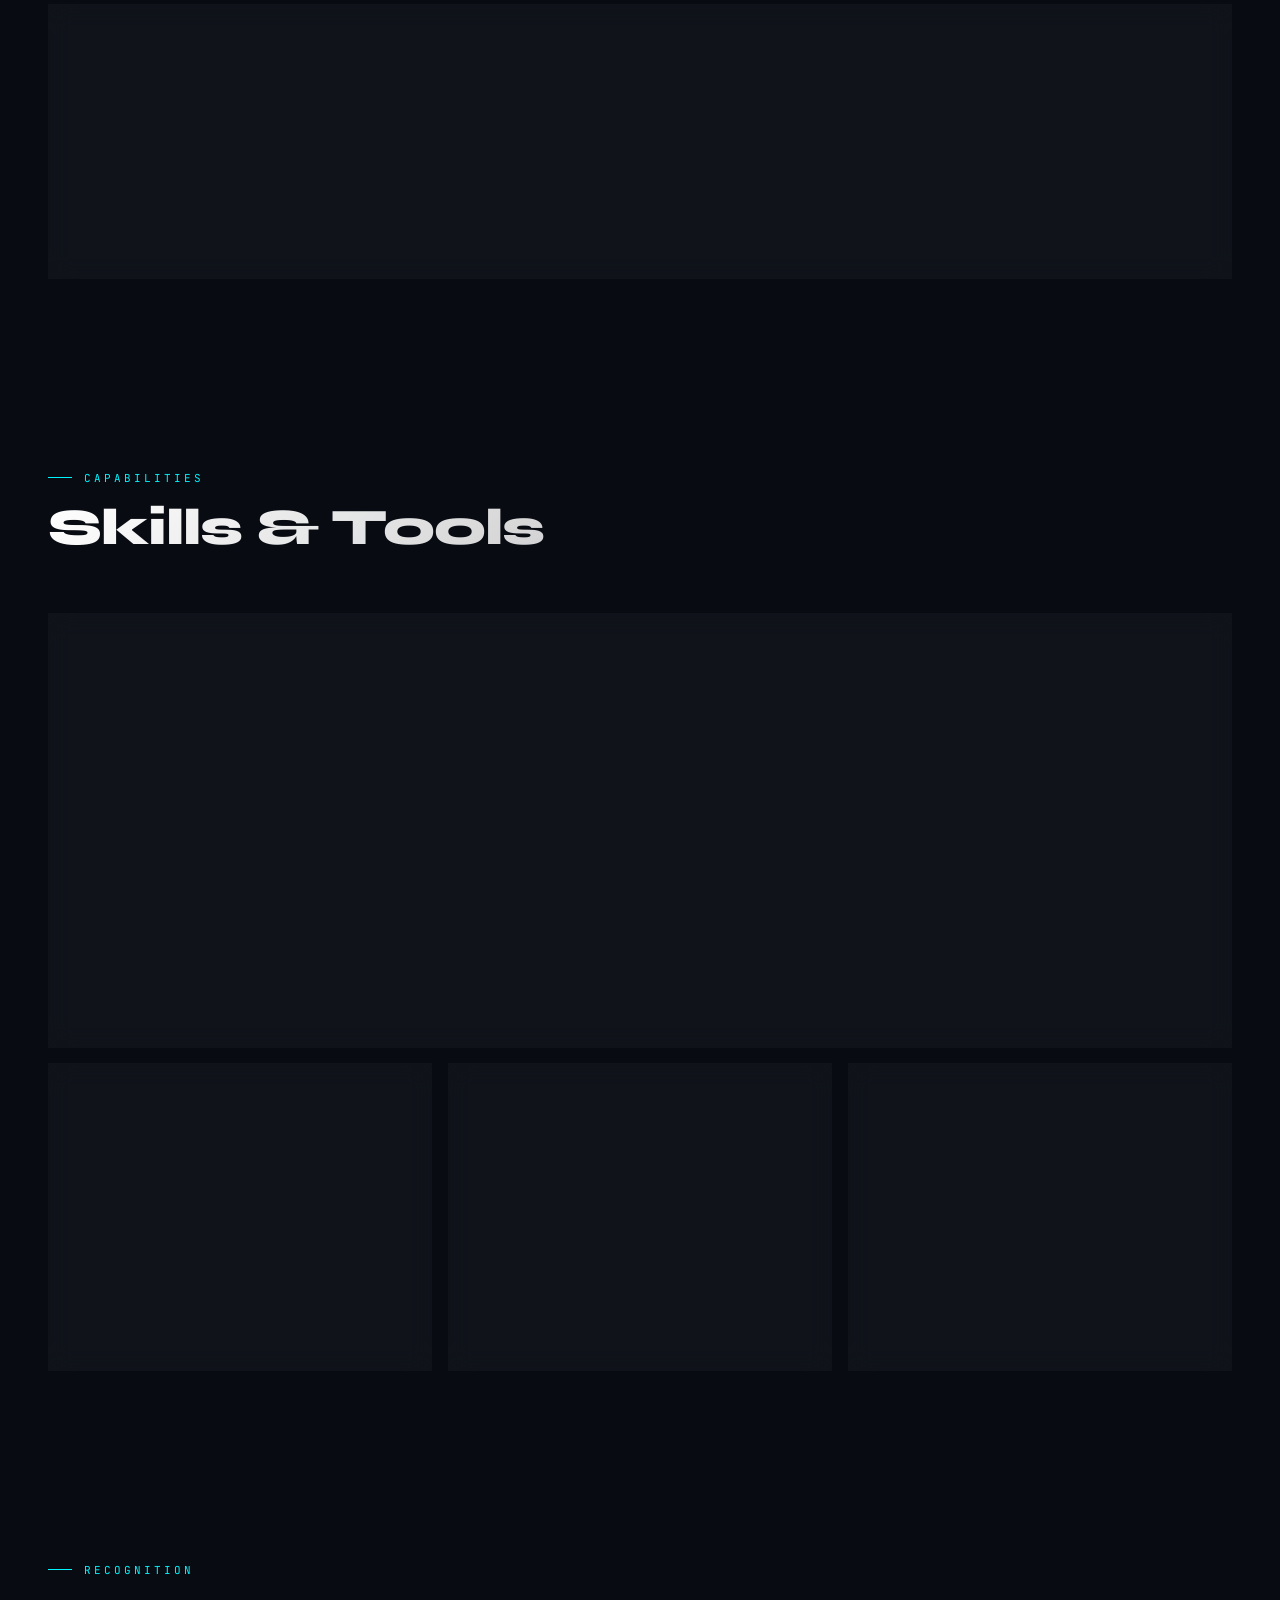
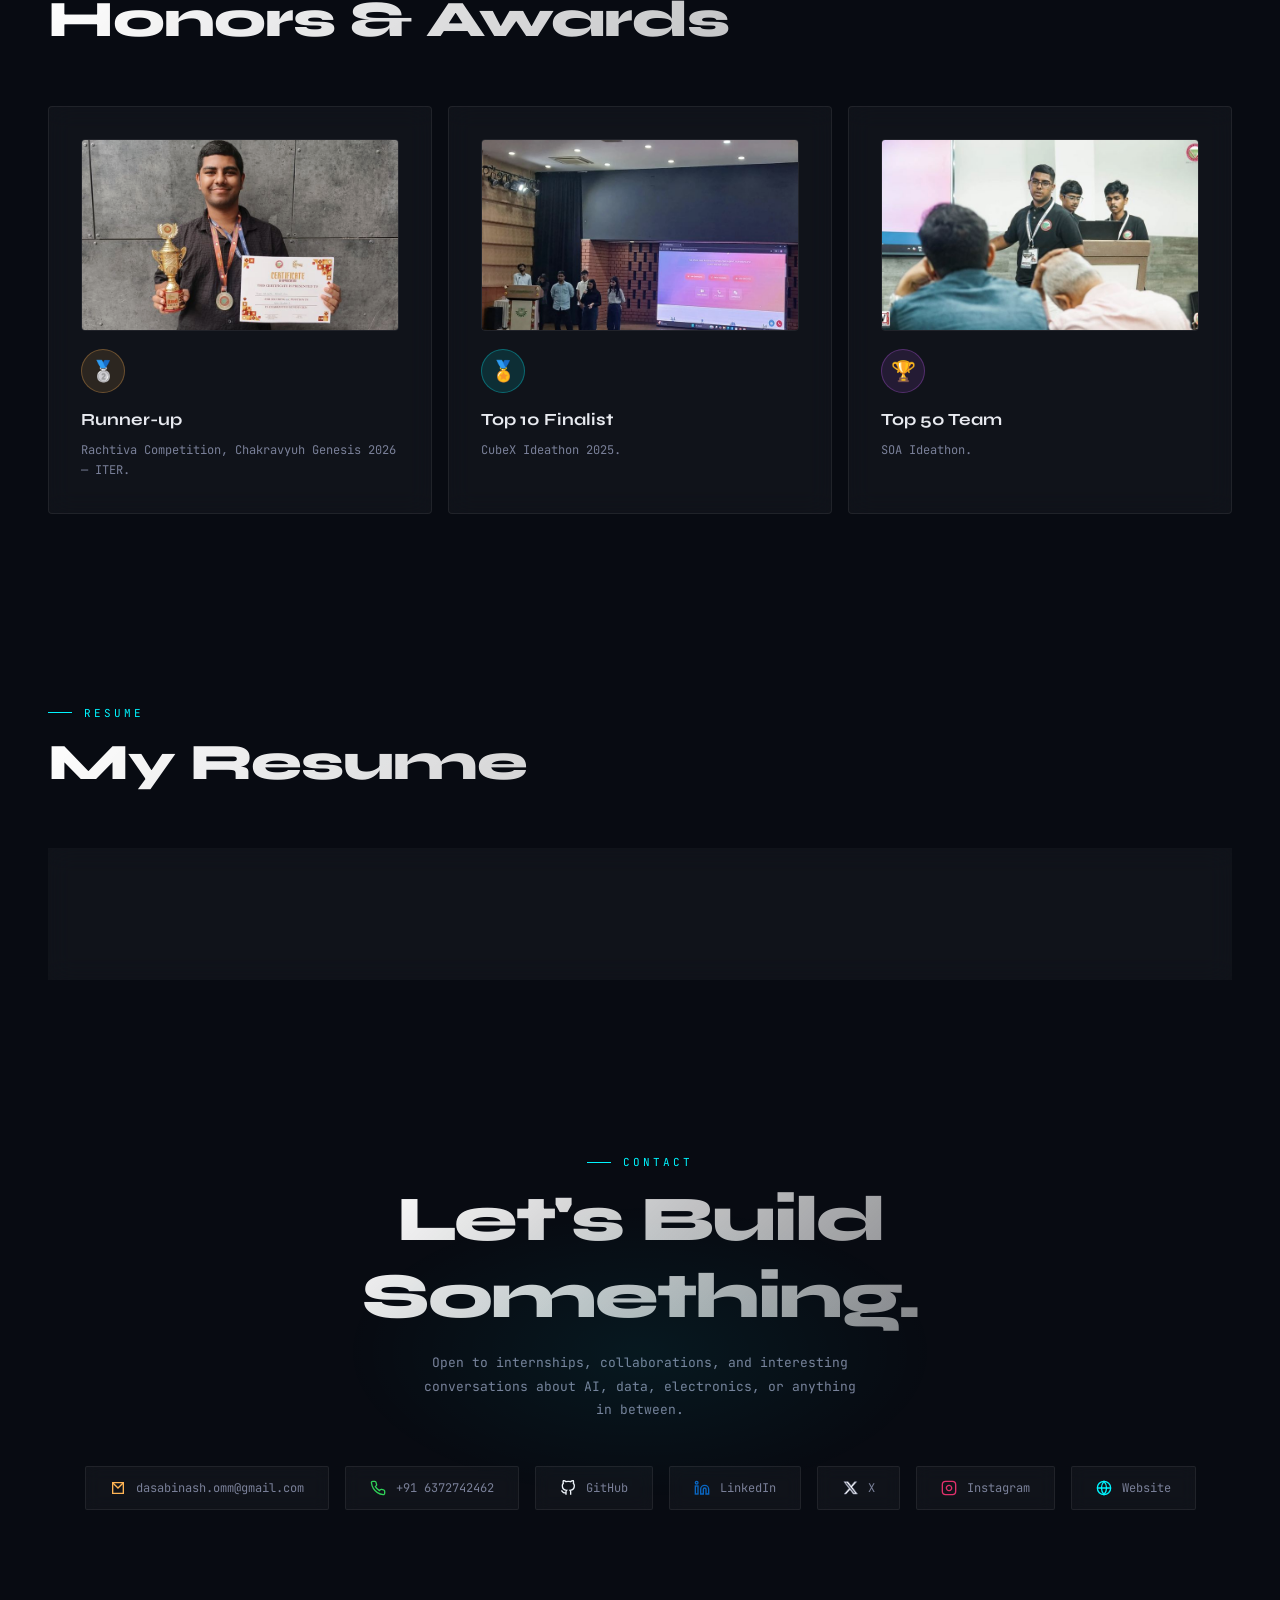
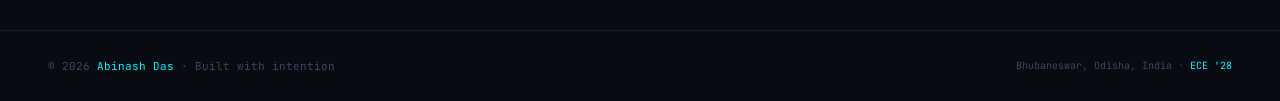
==== commit 6e7fadcd: "Update index.html" ====
--- a/index.html
+++ b/index.html
@@ -444,7 +444,7 @@
       <svg class="icon-x" viewBox="0 0 24 24" stroke="none"><path d="M18.9 2.6h3.1l-6.8 7.8 8 10.6h-6.3l-4.9-6.5-5.7 6.5H3.2l7.3-8.4-7.7-10h6.4l4.5 6 5.2-6zm-1.1 16.6h1.7L7.3 4.3H5.5l12.3 14.9z"/></svg>
       X
     </a>
-    <a href="#" target="_blank" rel="noopener" class="contact-link" data-social="instagram" style="--accent:#e1306c;">
+    <a href="https://www.instagram.com/_abi_nash_06/" target="_blank" rel="noopener" class="contact-link" data-social="instagram" style="--accent:#e1306c;">
       <svg class="icon-instagram" viewBox="0 0 24 24" fill="none" stroke-width="2"><rect x="2" y="2" width="20" height="20" rx="5" ry="5"/><path d="M16 11.37A4 4 0 1 1 12.63 8 4 4 0 0 1 16 11.37z"/><line x1="17.5" y1="6.5" x2="17.5" y2="6.5"/></svg>
       Instagram
     </a>
@@ -464,4 +464,4 @@
 
 <script src="script.js"></script>
 </body>
-</html>+</html>
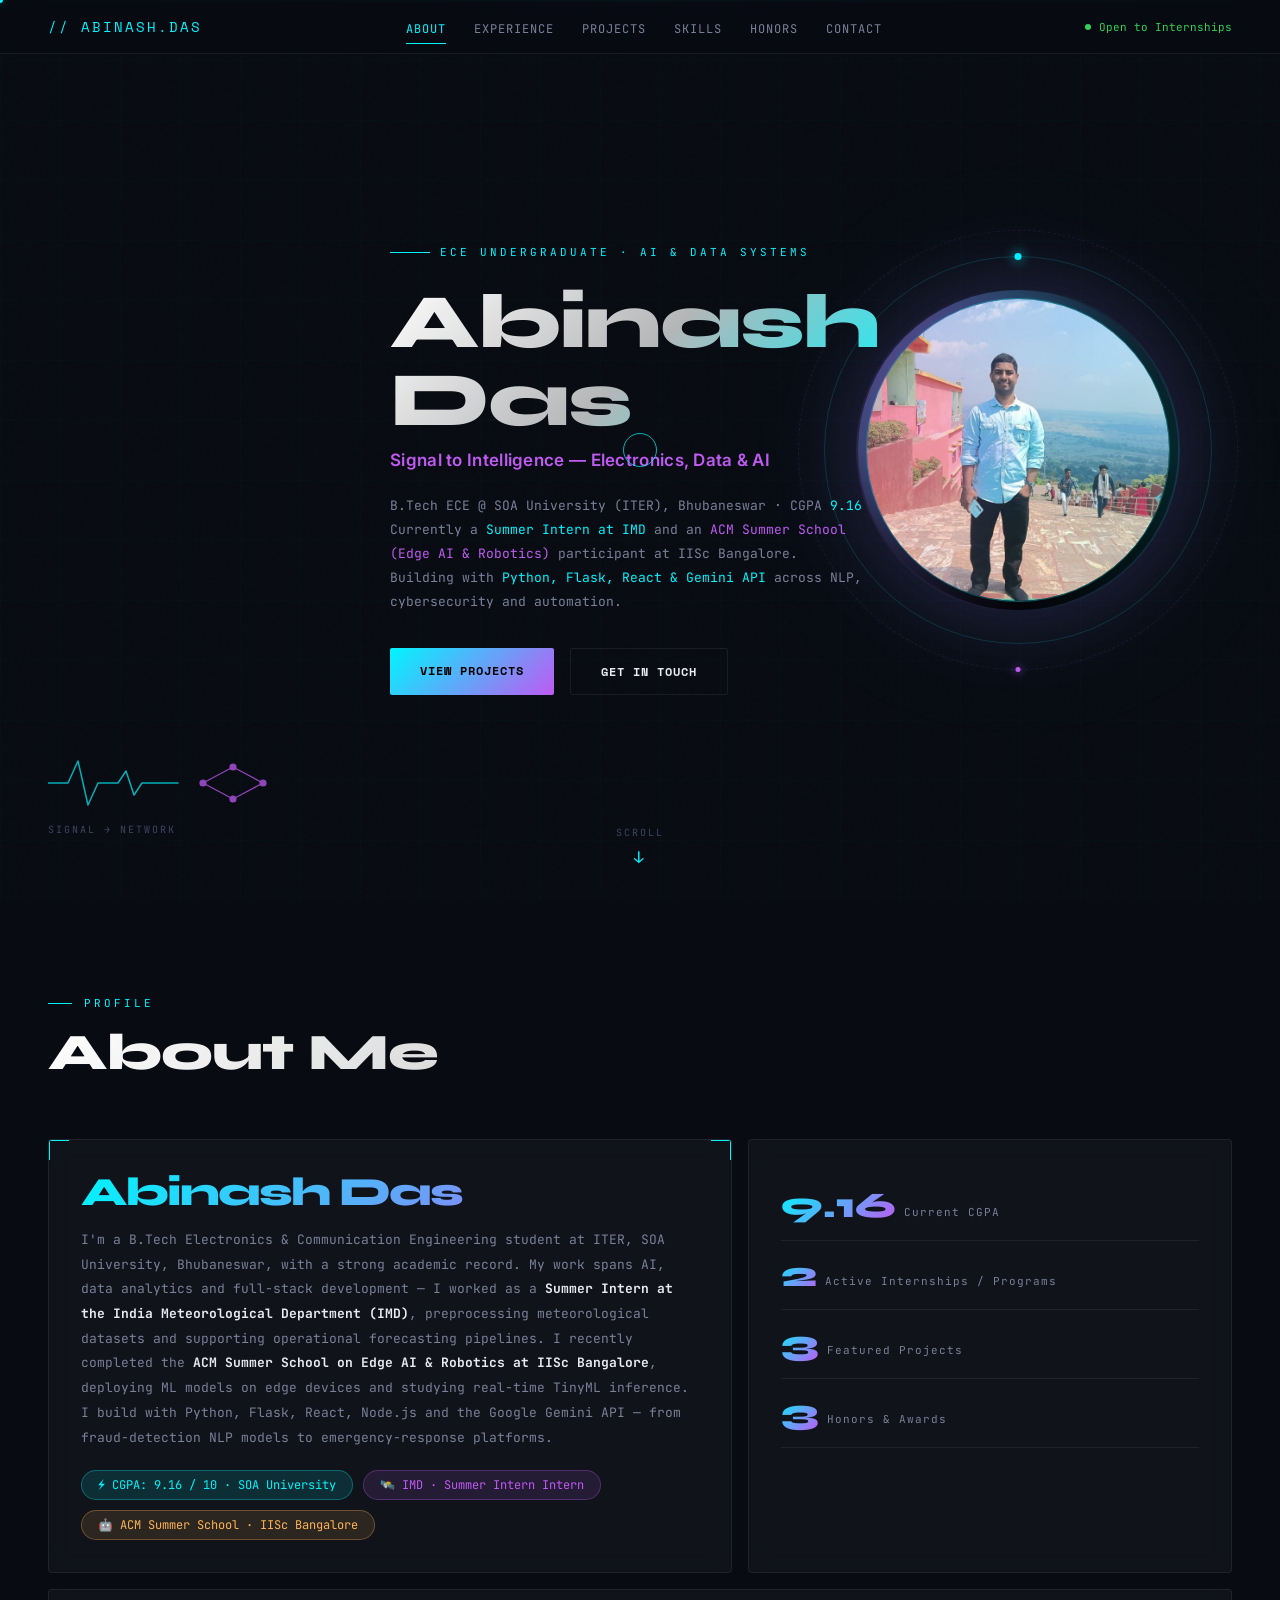
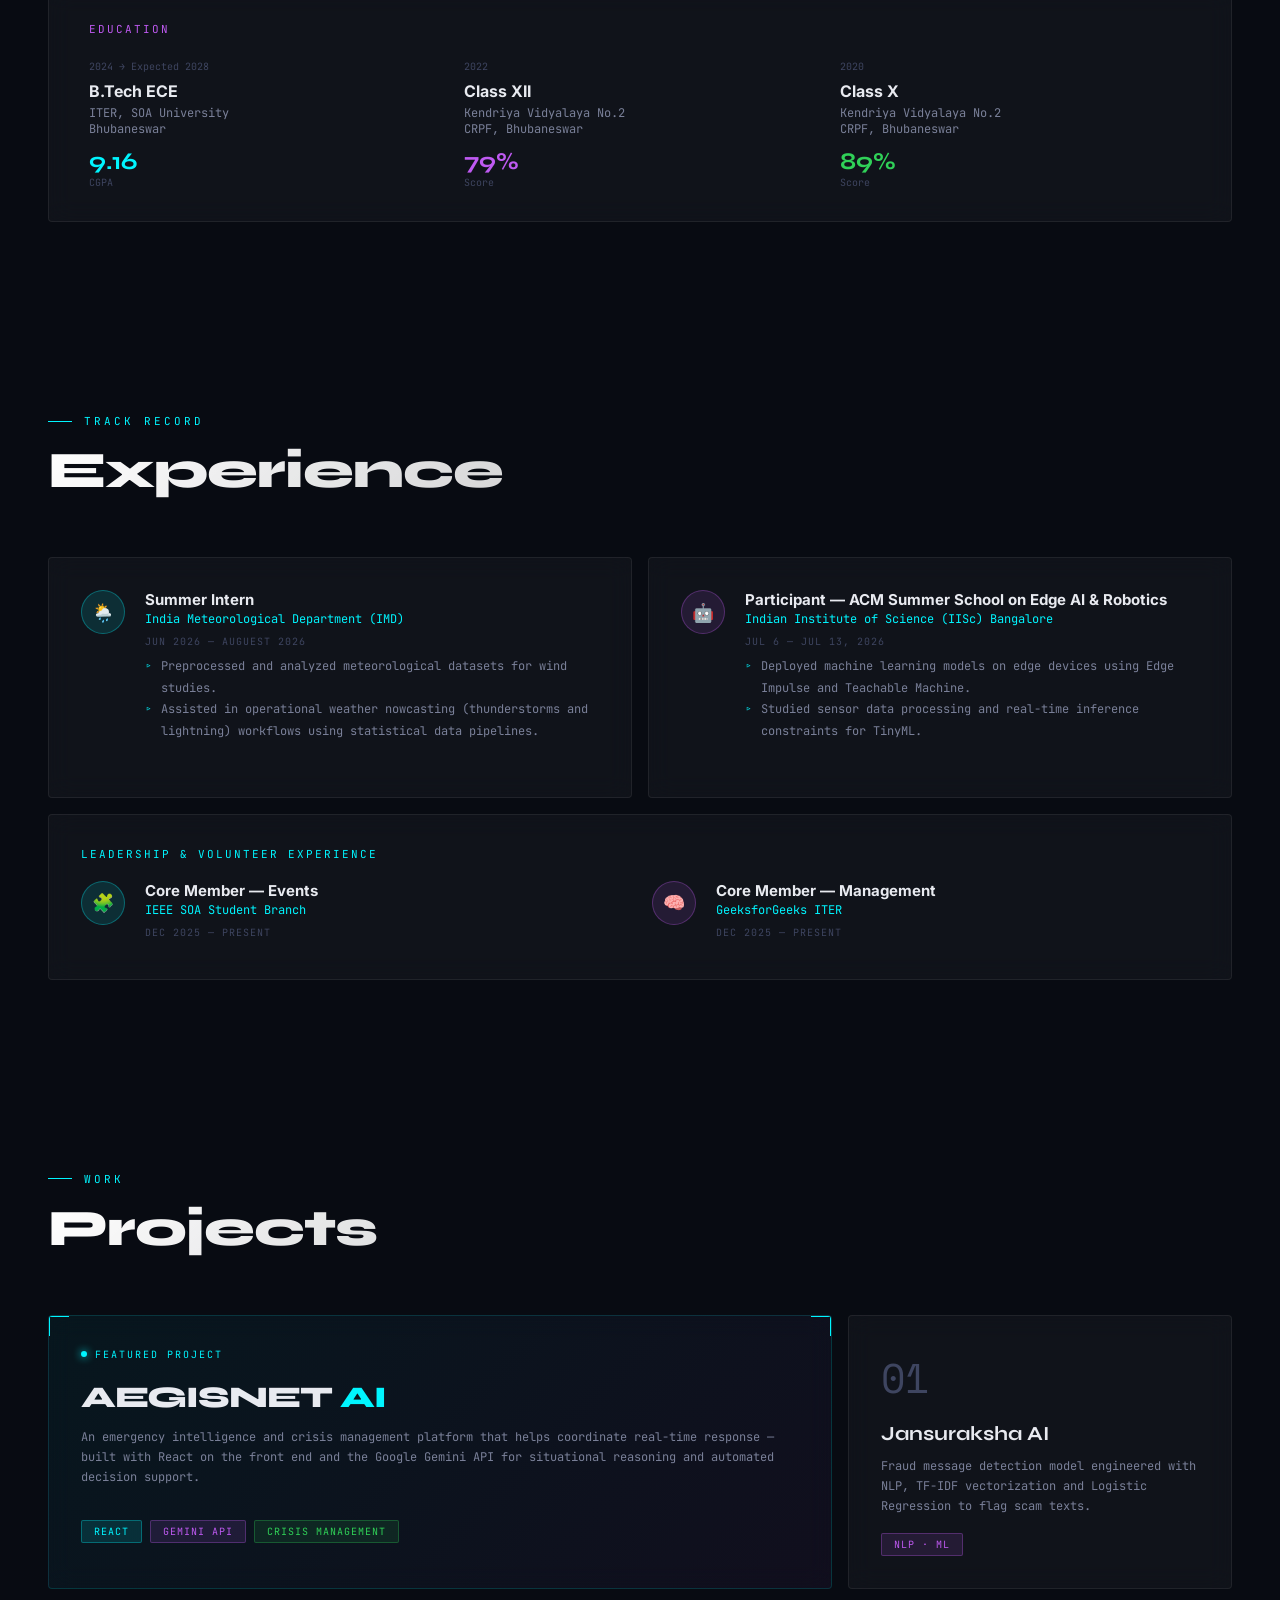
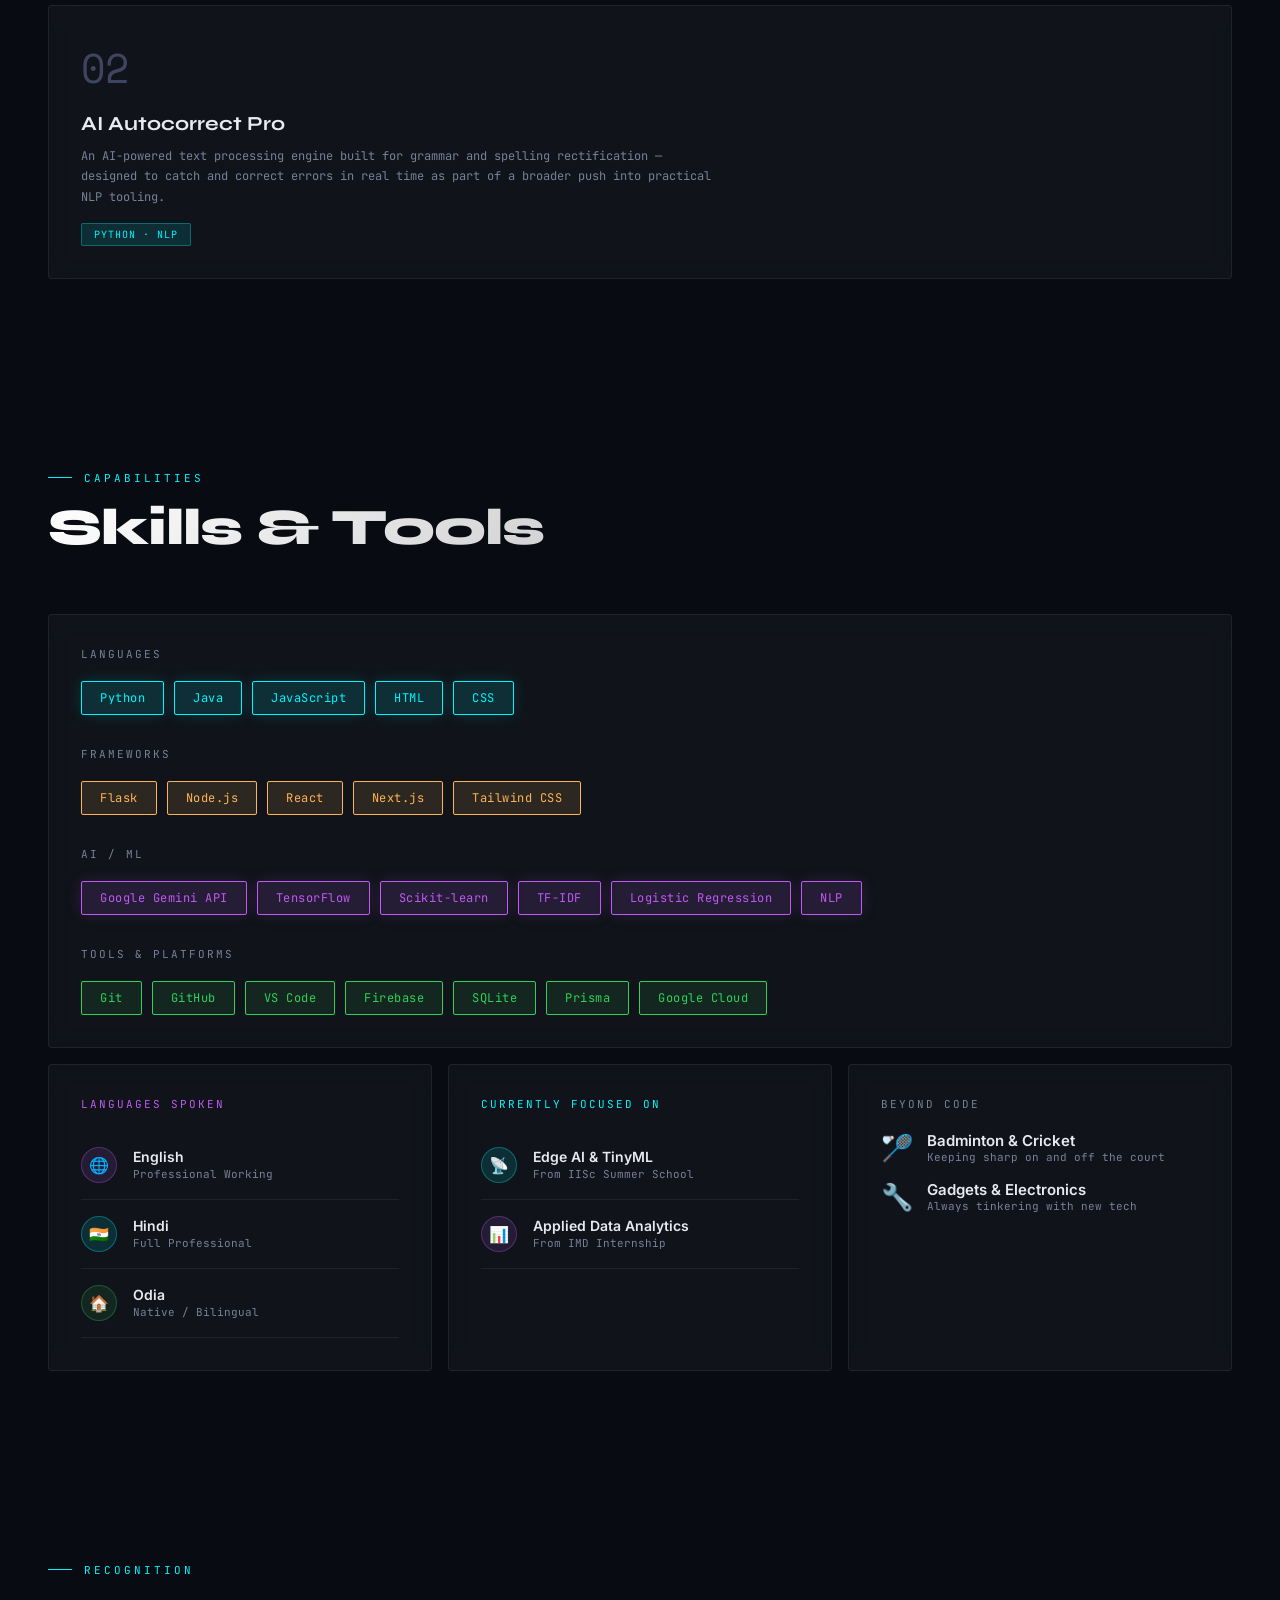
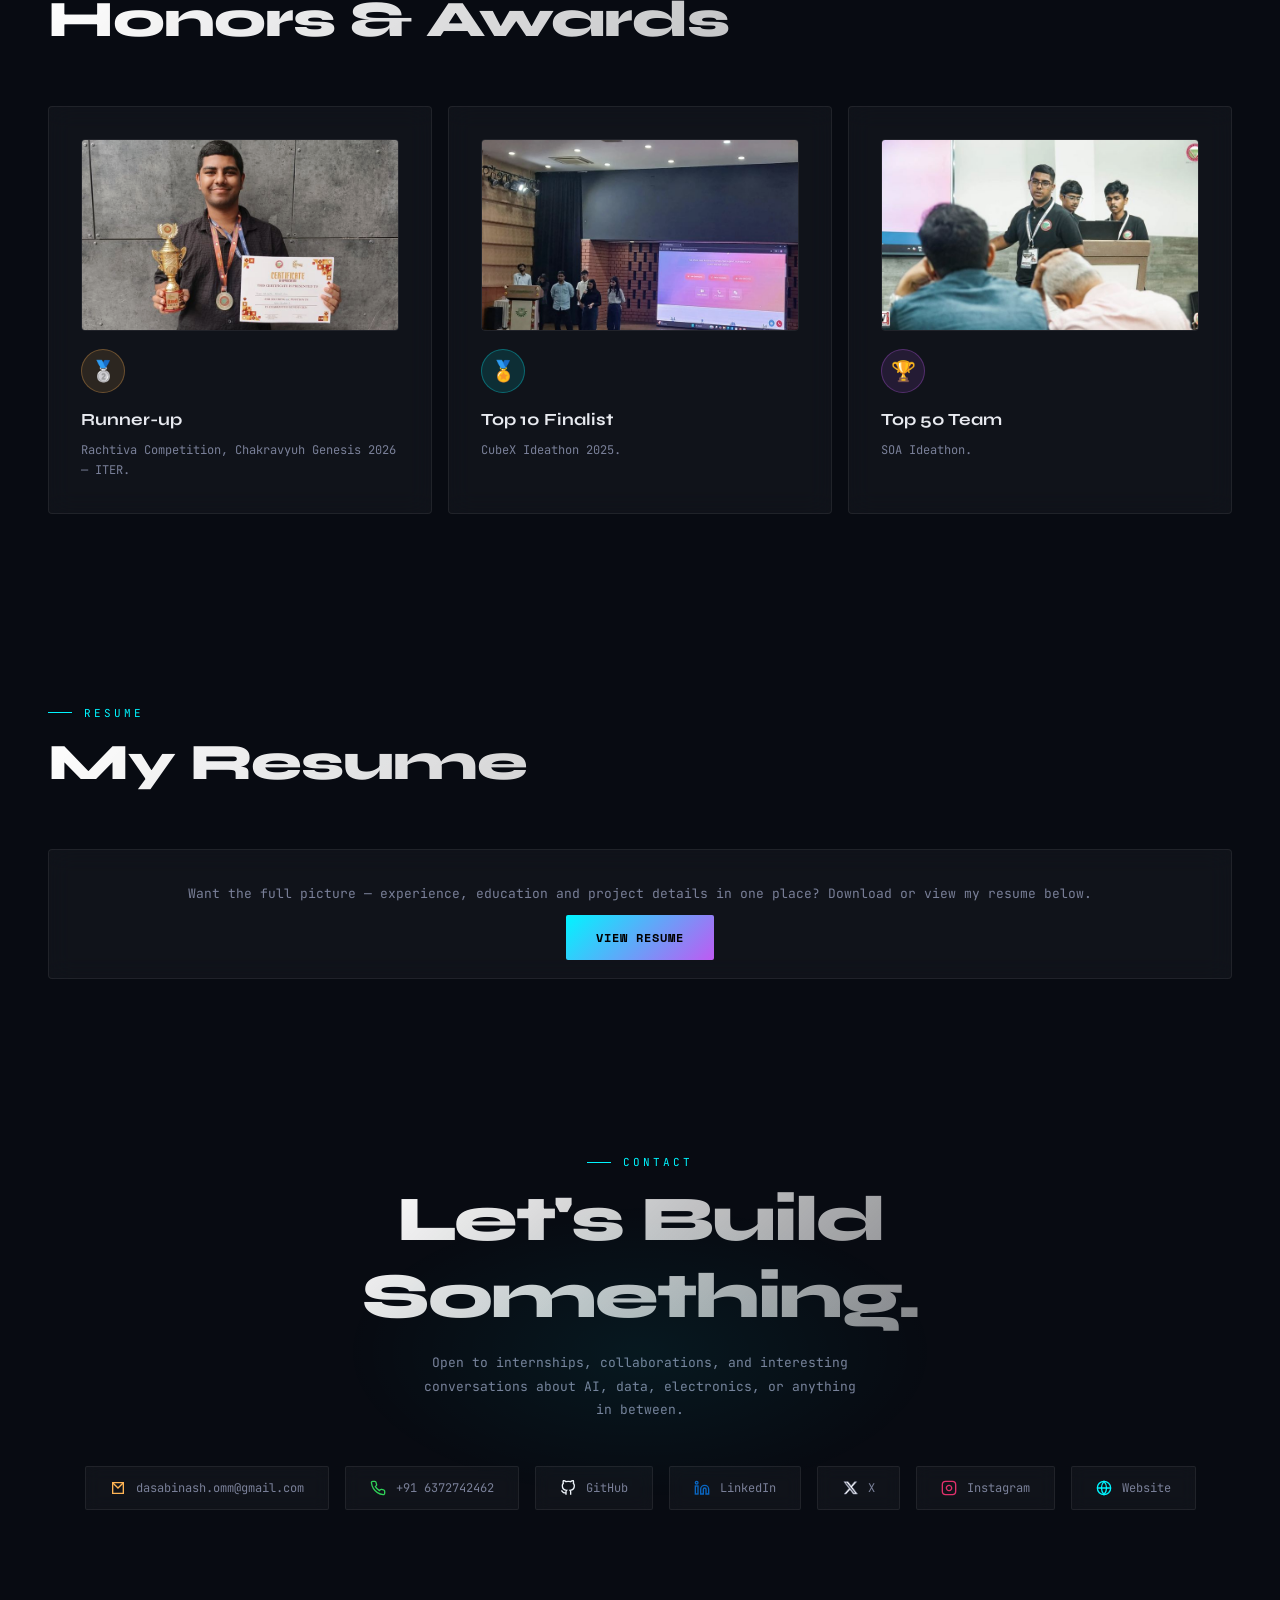
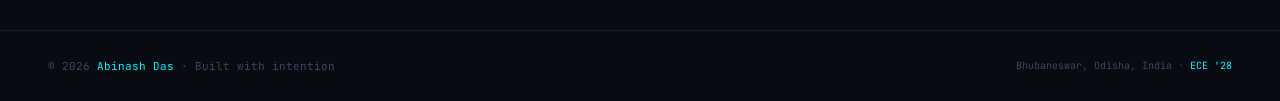
==== commit fa02e841: "Update index.html" ====
--- a/index.html
+++ b/index.html
@@ -53,7 +53,7 @@
     <p class="hero-role">Signal to Intelligence — Electronics, Data &amp; AI</p>
     <p class="hero-bio">
       B.Tech ECE @ SOA University (ITER), Bhubaneswar · CGPA <span>9.16</span><br/>
-      Currently a <span>Data Analytics Intern at IMD</span> and an <span class="v">ACM Summer
+      Currently a <span>Summer Intern at IMD</span> and an <span class="v">ACM Summer
       School (Edge AI &amp; Robotics)</span> participant at IISc Bangalore.<br/>
       Building with <span>Python, Flask, React &amp; Gemini API</span> across NLP,
       cybersecurity and automation.
@@ -96,21 +96,22 @@
         <div class="corner-deco tl"></div>
         <div class="corner-deco tr"></div>
         <div class="about-name-big">Abinash Das</div>
-        <p class="about-text">
-          I'm a B.Tech Electronics &amp; Communication Engineering student at ITER, SOA
-          University, Bhubaneswar, with a strong academic record. My work spans AI, data
-          analytics and full-stack development — I'm currently interning as a
-          <strong style="color:var(--text)">Data Analytics Intern at the India Meteorological
-          Department (IMD)</strong>, preprocessing meteorological datasets and supporting
-          operational forecasting pipelines. I recently completed the
-          <strong style="color:var(--text)">ACM Summer School on Edge AI &amp; Robotics at
-          IISc Bangalore</strong>, deploying ML models on edge devices and studying real-time
-          TinyML inference. I build with Python, Flask, React, Node.js and the Google Gemini
-          API — from fraud-detection NLP models to emergency-response platforms.
-        </p>
+  <p class="about-text">
+    I'm a B.Tech Electronics &amp; Communication Engineering student at ITER, SOA
+    University, Bhubaneswar, with a strong academic record. My work spans AI, data
+    analytics and full-stack development — I worked as a
+    <strong style="color:var(--text)">Summer Intern at the India Meteorological
+    Department (IMD)</strong>, preprocessing meteorological datasets and supporting
+    operational forecasting pipelines. I recently completed the
+    <strong style="color:var(--text)">ACM Summer School on Edge AI &amp; Robotics at
+    IISc Bangalore</strong>, deploying ML models on edge devices and studying real-time
+    TinyML inference. I build with Python, Flask, React, Node.js and the Google Gemini
+    API — from fraud-detection NLP models to emergency-response platforms.
+  </p>
+
         <div class="badge-row">
           <div class="cgpa-badge">⚡ CGPA: 9.16 / 10 · SOA University</div>
-          <div class="cgpa-badge violet">🛰️ IMD · Data Analytics Intern</div>
+          <div class="cgpa-badge violet">🛰️ IMD · Summer Intern Intern</div>
           <div class="cgpa-badge amber">🤖 ACM Summer School · IISc Bangalore</div>
         </div>
         <div class="accent-line"></div>
@@ -167,12 +168,12 @@
         <div class="exp-item" style="border:none;padding-top:0;">
           <div class="exp-icon" aria-hidden="true">🌦️</div>
           <div>
-            <div class="exp-role">Data Analytics Intern</div>
+            <div class="exp-role">Summer Intern</div>
             <div class="exp-org">India Meteorological Department (IMD)</div>
-            <div class="exp-date">Jun 2026 — Present</div>
+            <div class="exp-date">Jun 2026 — Auguest 2026</div>
             <ul class="exp-list">
               <li>Preprocessed and analyzed meteorological datasets for wind studies.</li>
-              <li>Assisted in operational weather forecasting workflows using statistical data pipelines.</li>
+              <li>Assisted in operational weather nowcasting (thunderstorms and lightning) workflows using statistical data pipelines.</li>
             </ul>
           </div>
         </div>
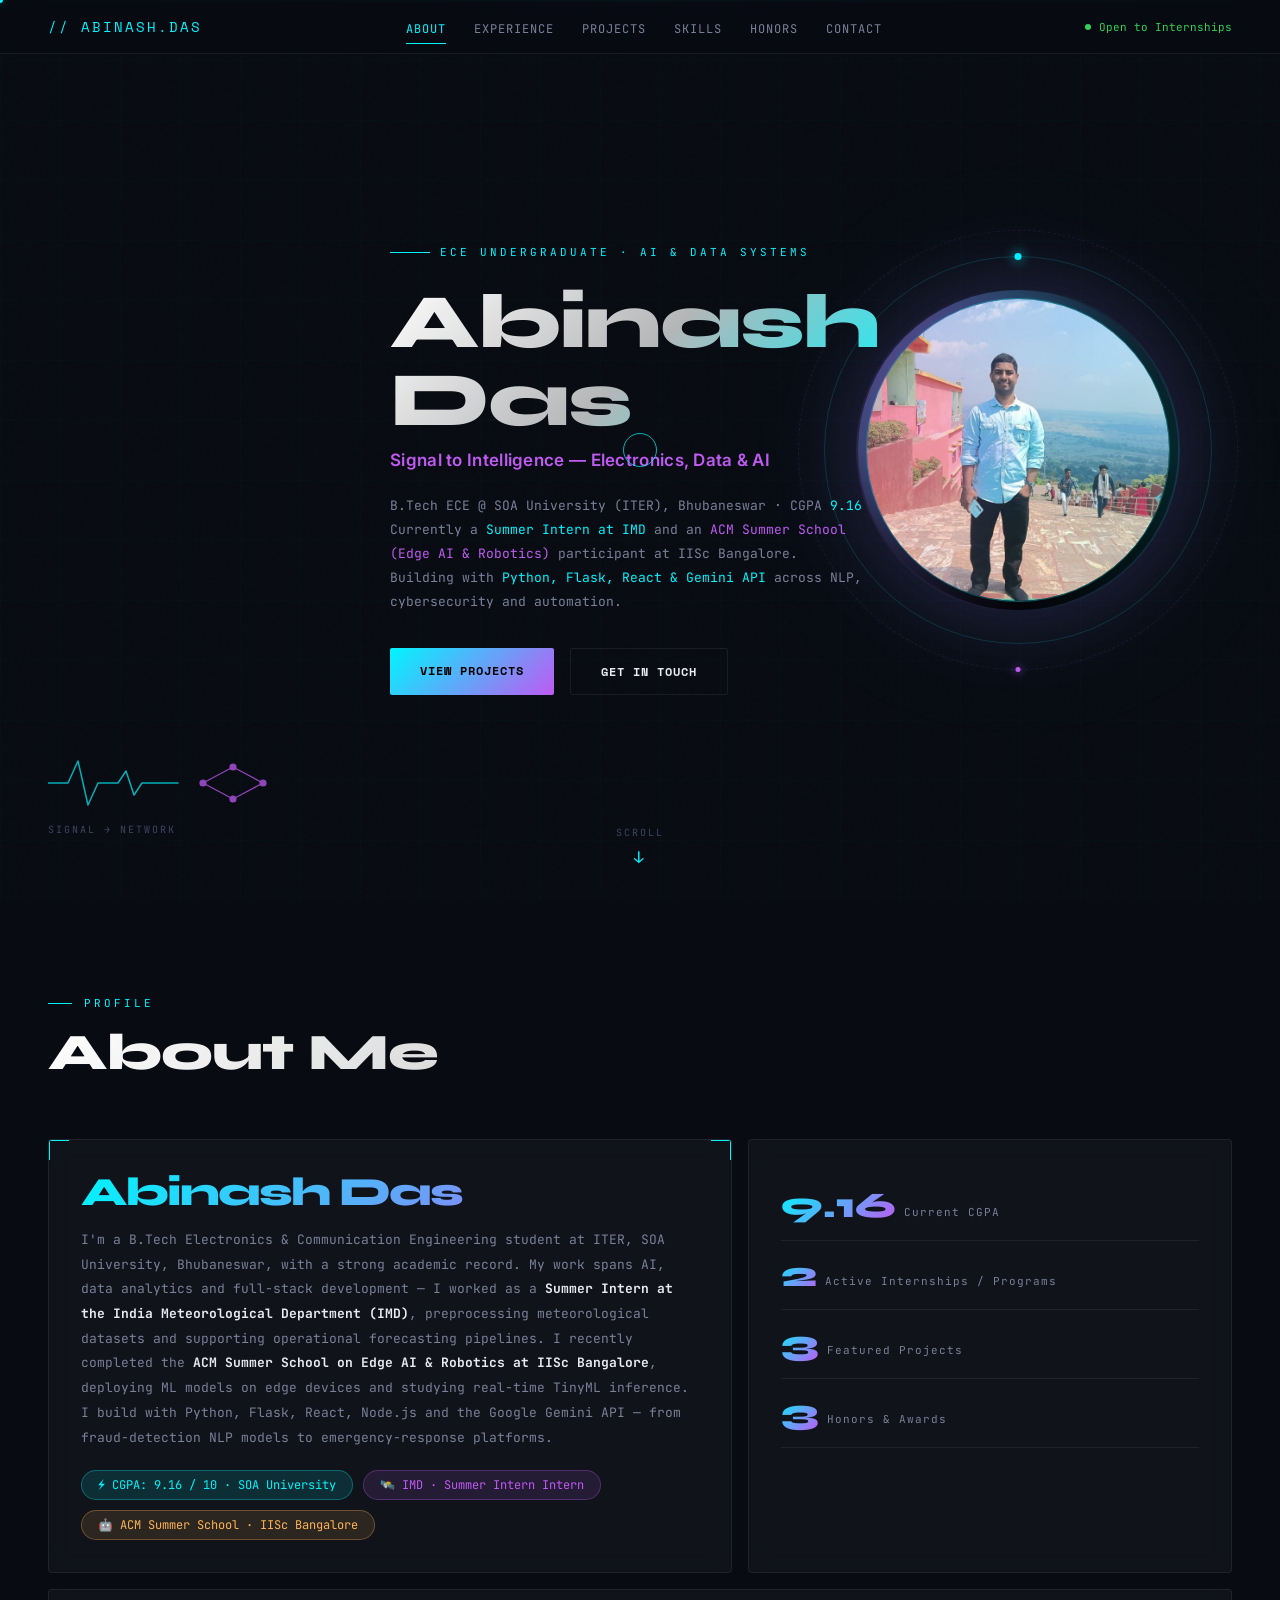
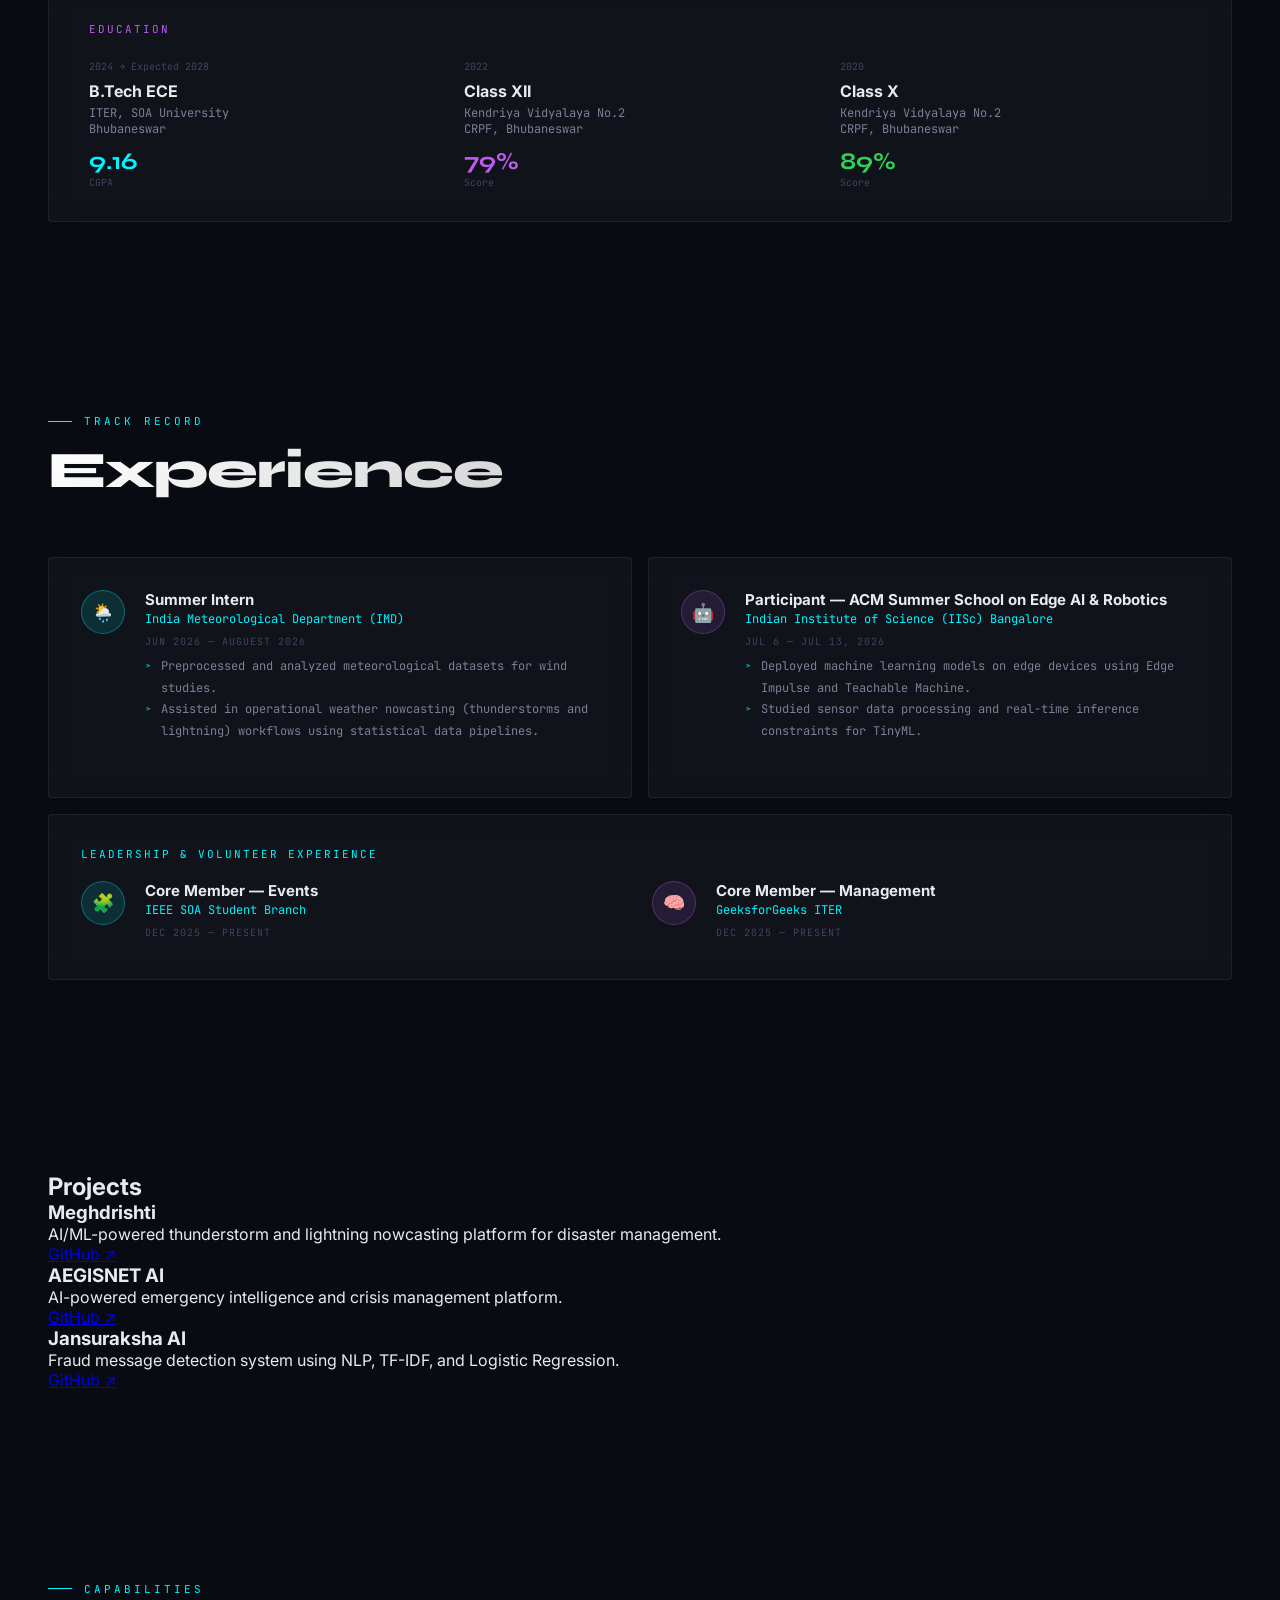
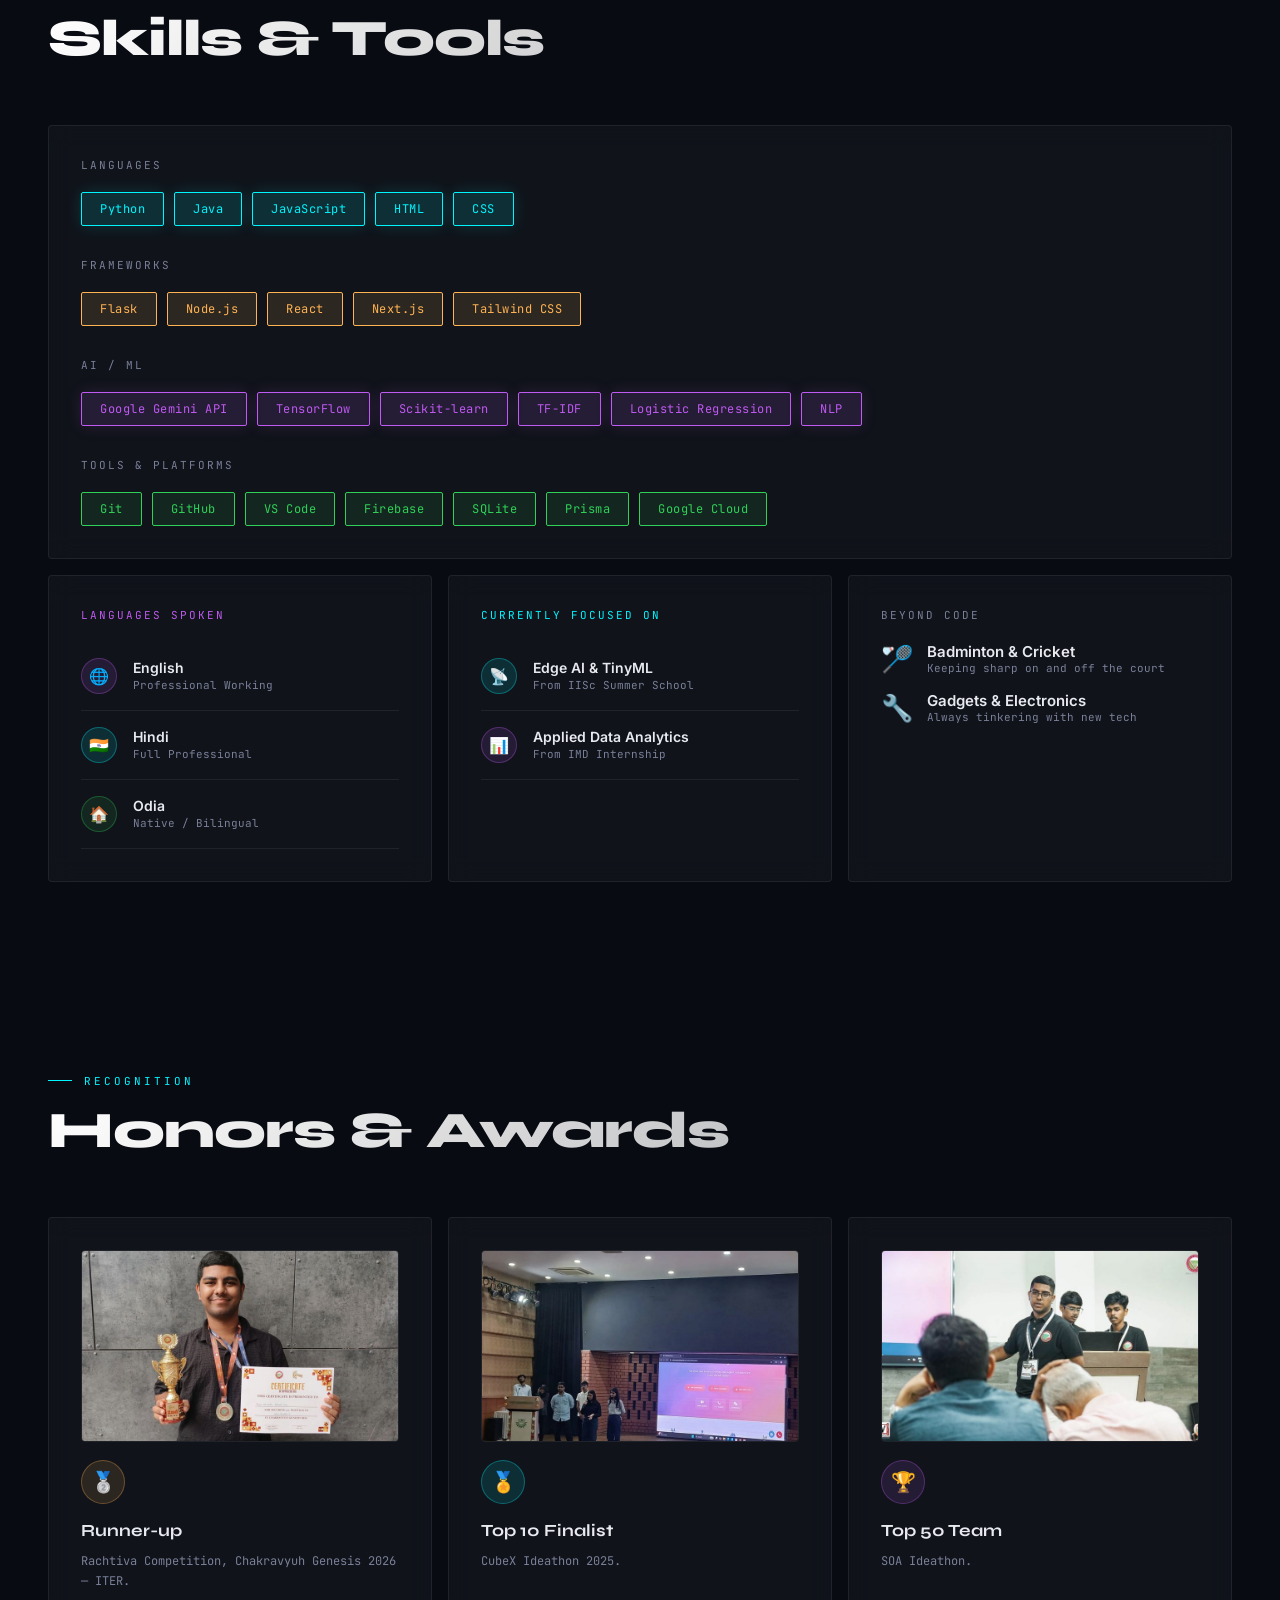
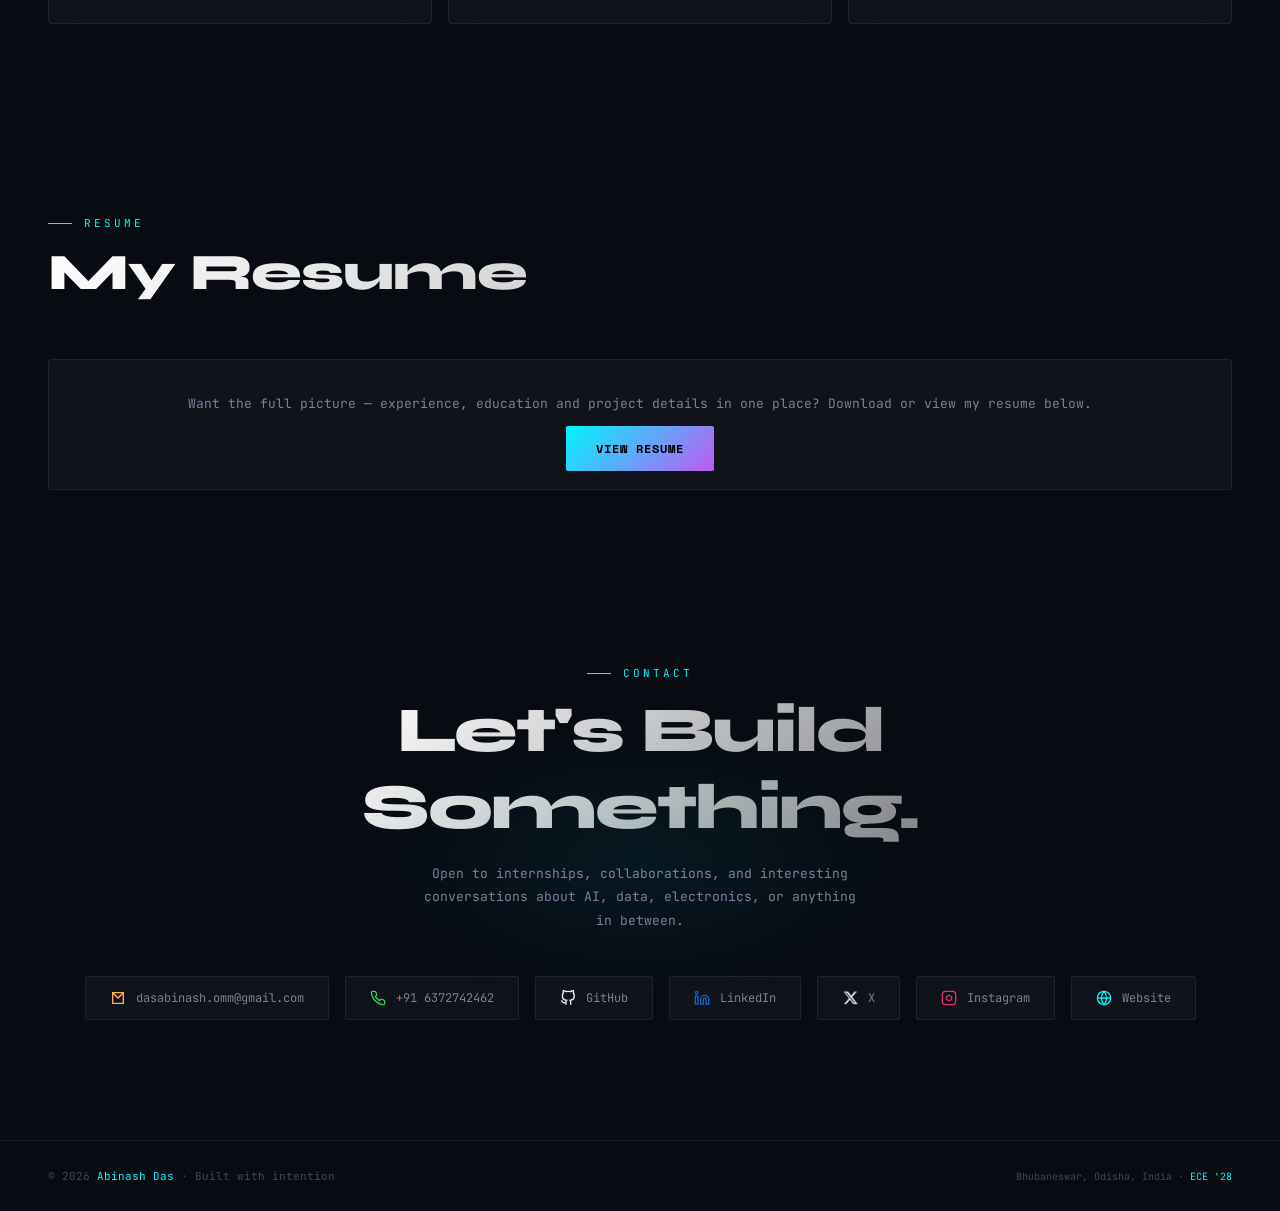
==== commit ebf6e273: "Update fmt.Println message from 'Hello' to 'Goodbye'" ====
--- a/index.html
+++ b/index.html
@@ -4,7 +4,7 @@
 <meta charset="UTF-8"/>
 <meta name="viewport" content="width=device-width, initial-scale=1.0"/>
 <title>Abinash Das — ECE Engineer &amp; AI/Data Builder</title>
-<meta name="description" content="Portfolio of Abinash Das — ECE undergraduate at SOA University, IMD Data Analytics Intern, ACM Summer School (IISc) participant, building AI, data and full-stack systems."/>
+<meta name="description" content="Portfolio of Abinash Das — ECE undergraduate at SOA University, IMD Summer Intern, ACM Summer School (IISc) participant, building AI, data and full-stack systems."/>
 <link href="https://fonts.googleapis.com/css2?family=Space+Mono:wght@400;700&family=Syne:wght@400;600;700;800&family=JetBrains+Mono:wght@300;400;500;600&family=Inter:wght@400;500;600&display=swap" rel="stylesheet"/>
 <link rel="stylesheet" href="style.css"/>
 </head>
@@ -225,52 +225,27 @@
 
 <!-- PROJECTS -->
 <section id="projects">
-  <div class="section-inner">
-    <div class="section-label">Work</div>
-    <h2 class="section-title">Projects</h2>
-    <div class="bento">
-
-      <div class="bento-card featured-project">
-        <div class="corner-deco tl"></div>
-        <div class="corner-deco tr"></div>
-        <div class="featured-badge">Featured Project</div>
-        <div class="featured-title">AEGISNET <span>AI</span></div>
-        <p class="project-desc">
-          An emergency intelligence and crisis management platform that helps coordinate
-          real-time response — built with React on the front end and the Google Gemini
-          API for situational reasoning and automated decision support.
-        </p>
-        <div style="display:flex;gap:8px;flex-wrap:wrap;margin-top:16px;">
-          <span class="project-tag tag-cyan">React</span>
-          <span class="project-tag tag-violet">Gemini API</span>
-          <span class="project-tag tag-green">Crisis Management</span>
-        </div>
-        <div class="accent-line"></div>
-      </div>
-
-      <div class="bento-card card-narrow">
-        <div style="font-family:'Space Mono',monospace;font-size:40px;color:var(--text-dim);margin-bottom:14px;">01</div>
-        <div class="project-title">Jansuraksha AI</div>
-        <p class="project-desc">Fraud message detection model engineered with NLP, TF-IDF vectorization and Logistic Regression to flag scam texts.</p>
-        <span class="project-tag tag-violet">NLP · ML</span>
-        <div class="accent-line"></div>
-      </div>
-
-      <div class="bento-card card-full" style="display:grid;grid-template-columns:1fr;">
-        <div style="font-family:'Space Mono',monospace;font-size:40px;color:var(--text-dim);margin-bottom:14px;">02</div>
-        <div class="project-title">AI Autocorrect Pro</div>
-        <p class="project-desc" style="max-width:640px;">
-          An AI-powered text processing engine built for grammar and spelling rectification —
-          designed to catch and correct errors in real time as part of a broader push into
-          practical NLP tooling.
-        </p>
-        <span class="project-tag tag-cyan" style="width:fit-content;">Python · NLP</span>
-        <div class="accent-line"></div>
-      </div>
-
-    </div>
-  </div>
-</section>
+  <h2>Projects</h2>
+
+  <div class="project-card">
+    <h3>Meghdrishti</h3>
+    <p>AI/ML-powered thunderstorm and lightning nowcasting platform for disaster management.</p>
+    <a href="https://github.com/Abinash-08/SIH26072-Megh" target="_blank" rel="noopener noreferrer">GitHub ↗</a>
+  </div>
+
+  <div class="project-card">
+    <h3>AEGISNET AI</h3>
+    <p>AI-powered emergency intelligence and crisis management platform.</p>
+    <a href="https://github.com/Abinash-08/AEGISNET-AI" target="_blank" rel="noopener noreferrer">GitHub ↗</a>
+  </div>
+
+  <div class="project-card">
+    <h3>Jansuraksha AI</h3>
+    <p>Fraud message detection system using NLP, TF-IDF, and Logistic Regression.</p>
+    <a href="https://github.com/Abinash-08/AI-Fraud-Scheme-Detection" target="_blank" rel="noopener noreferrer">GitHub ↗</a>
+  </div>
+</section>
+
 
 <!-- SKILLS -->
 <section id="skills">
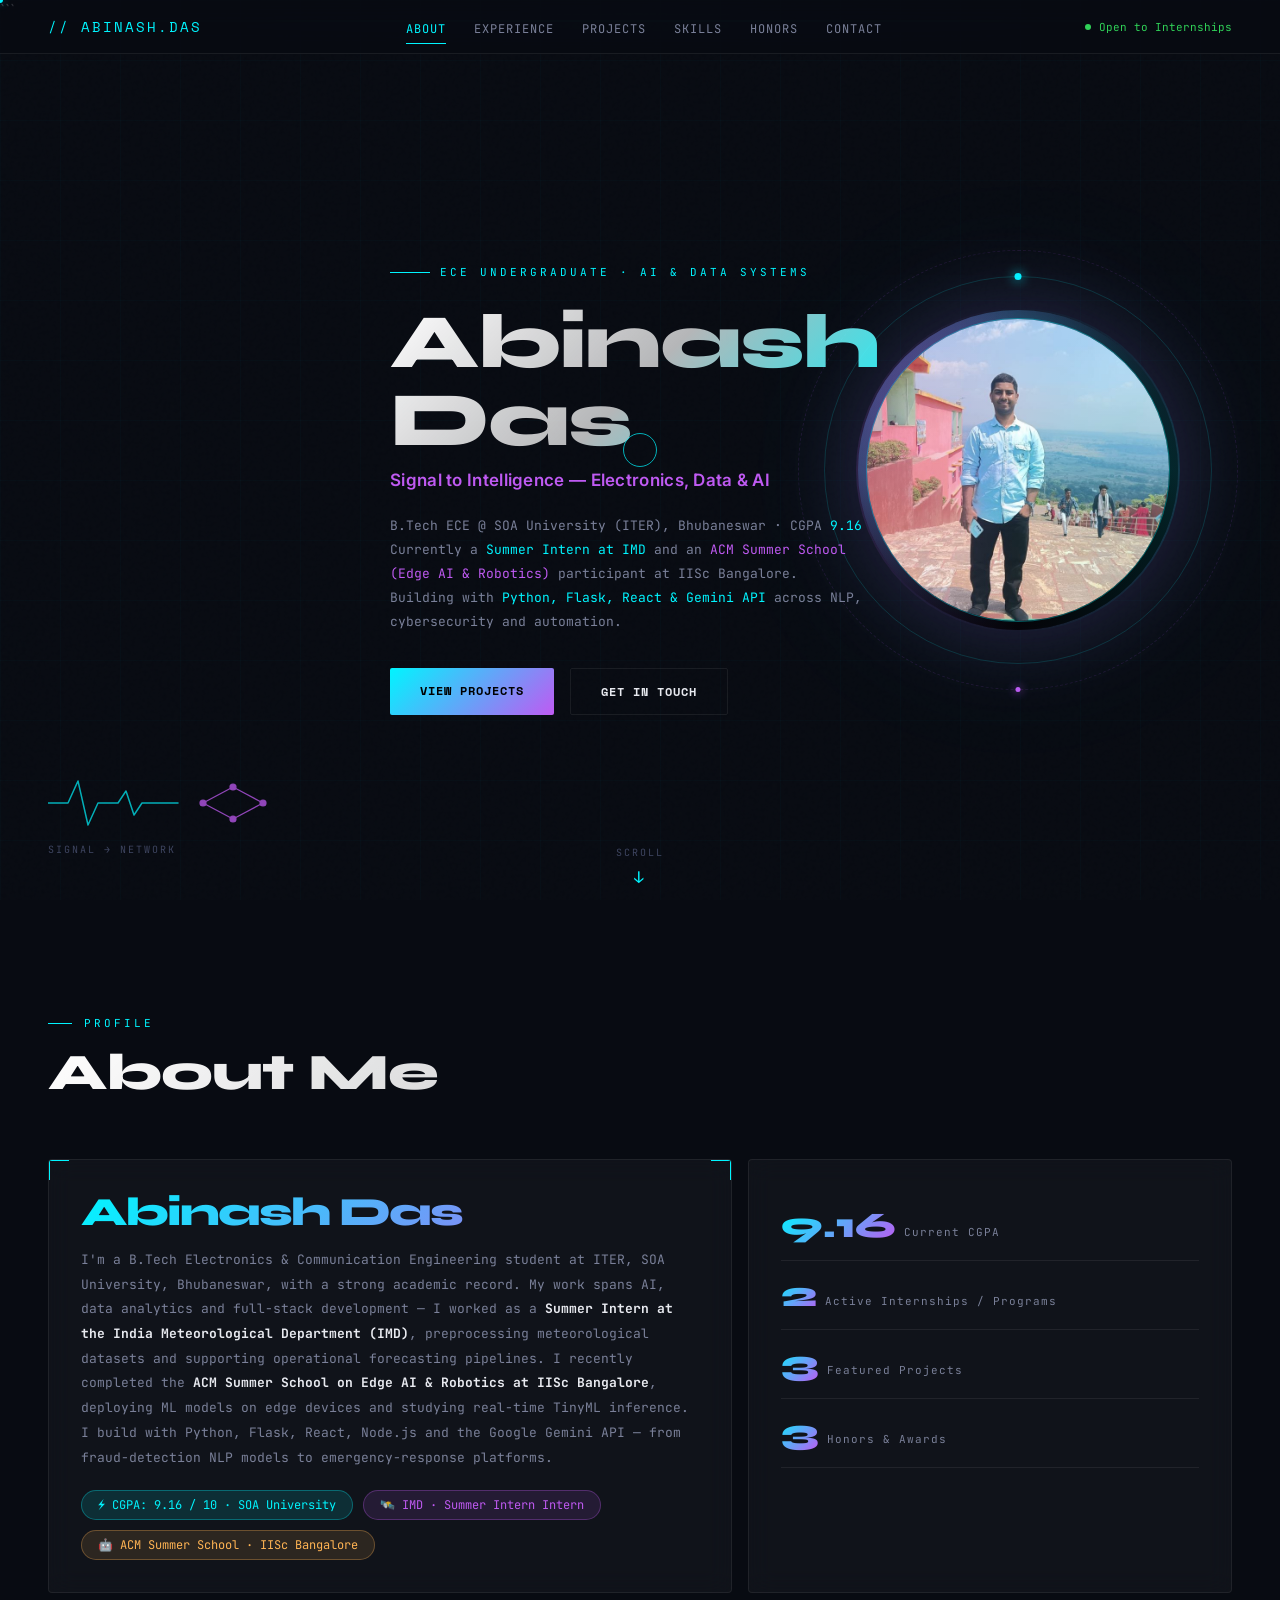
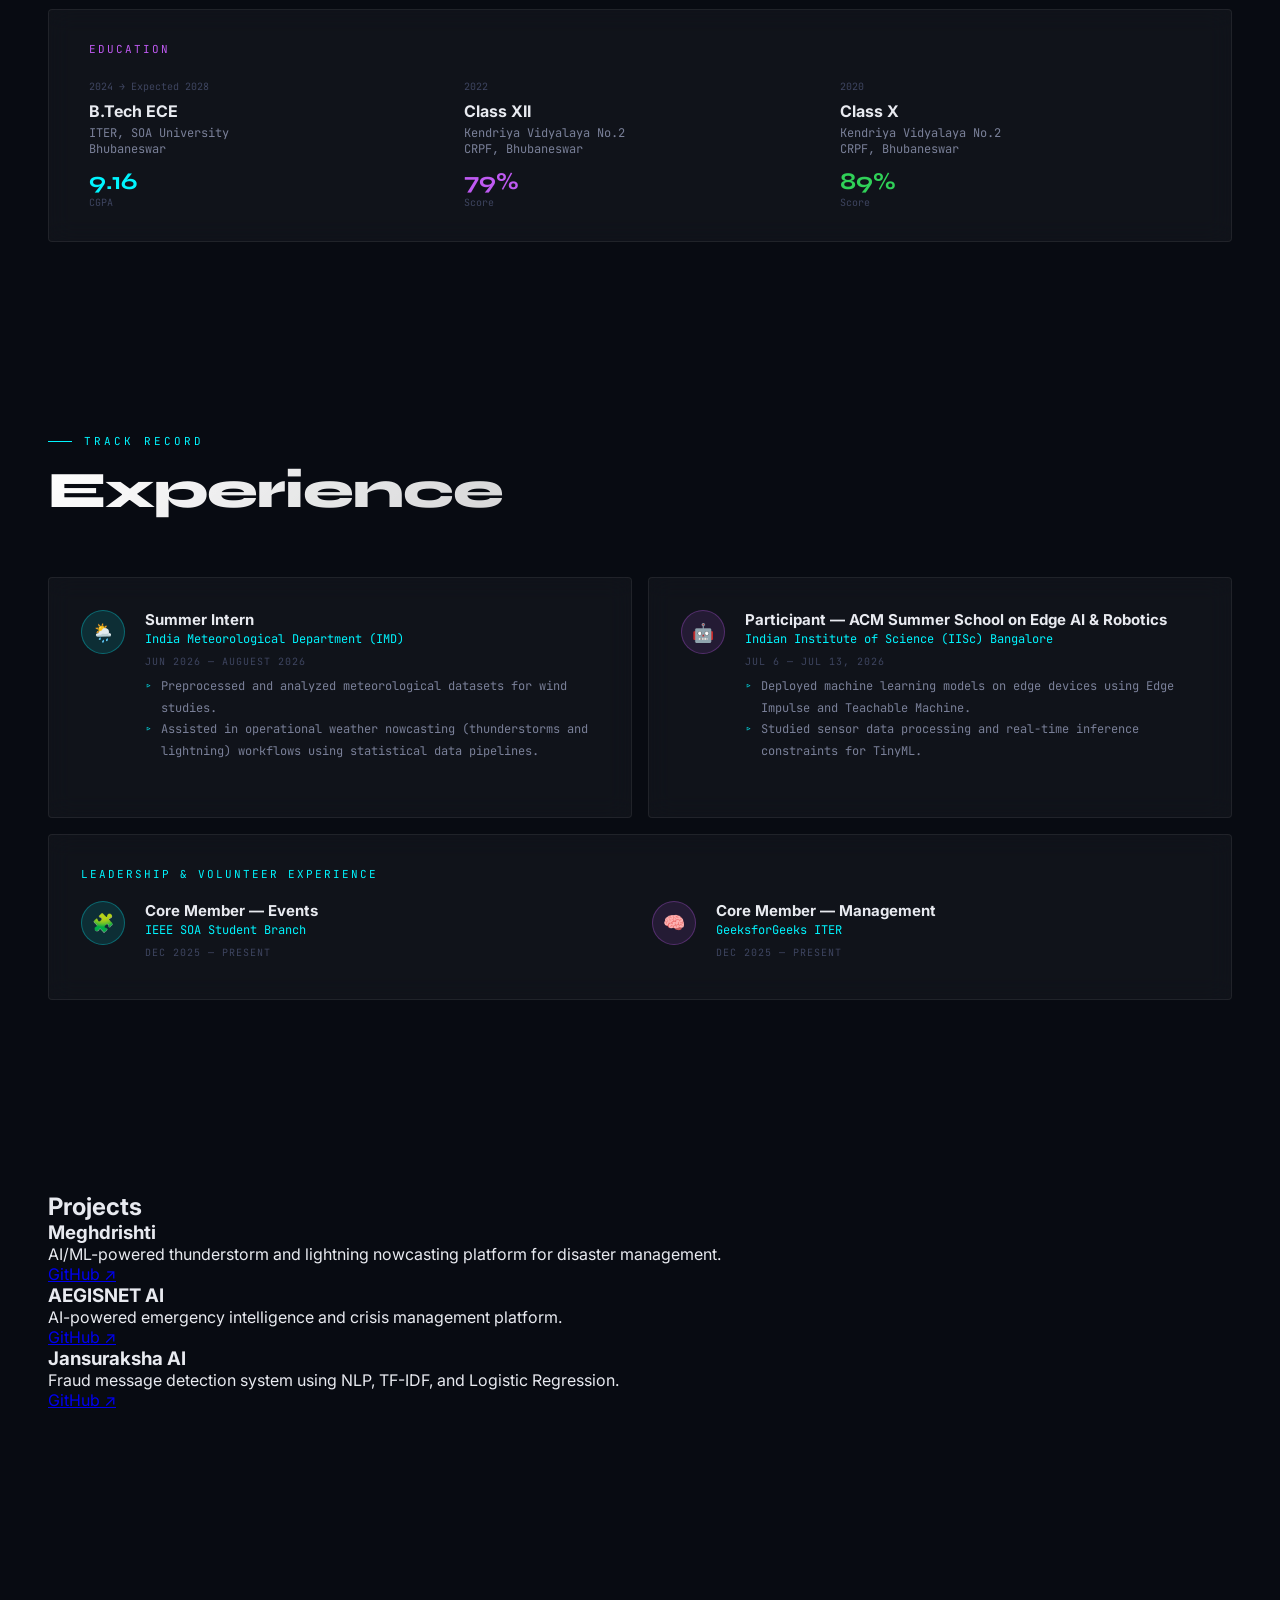
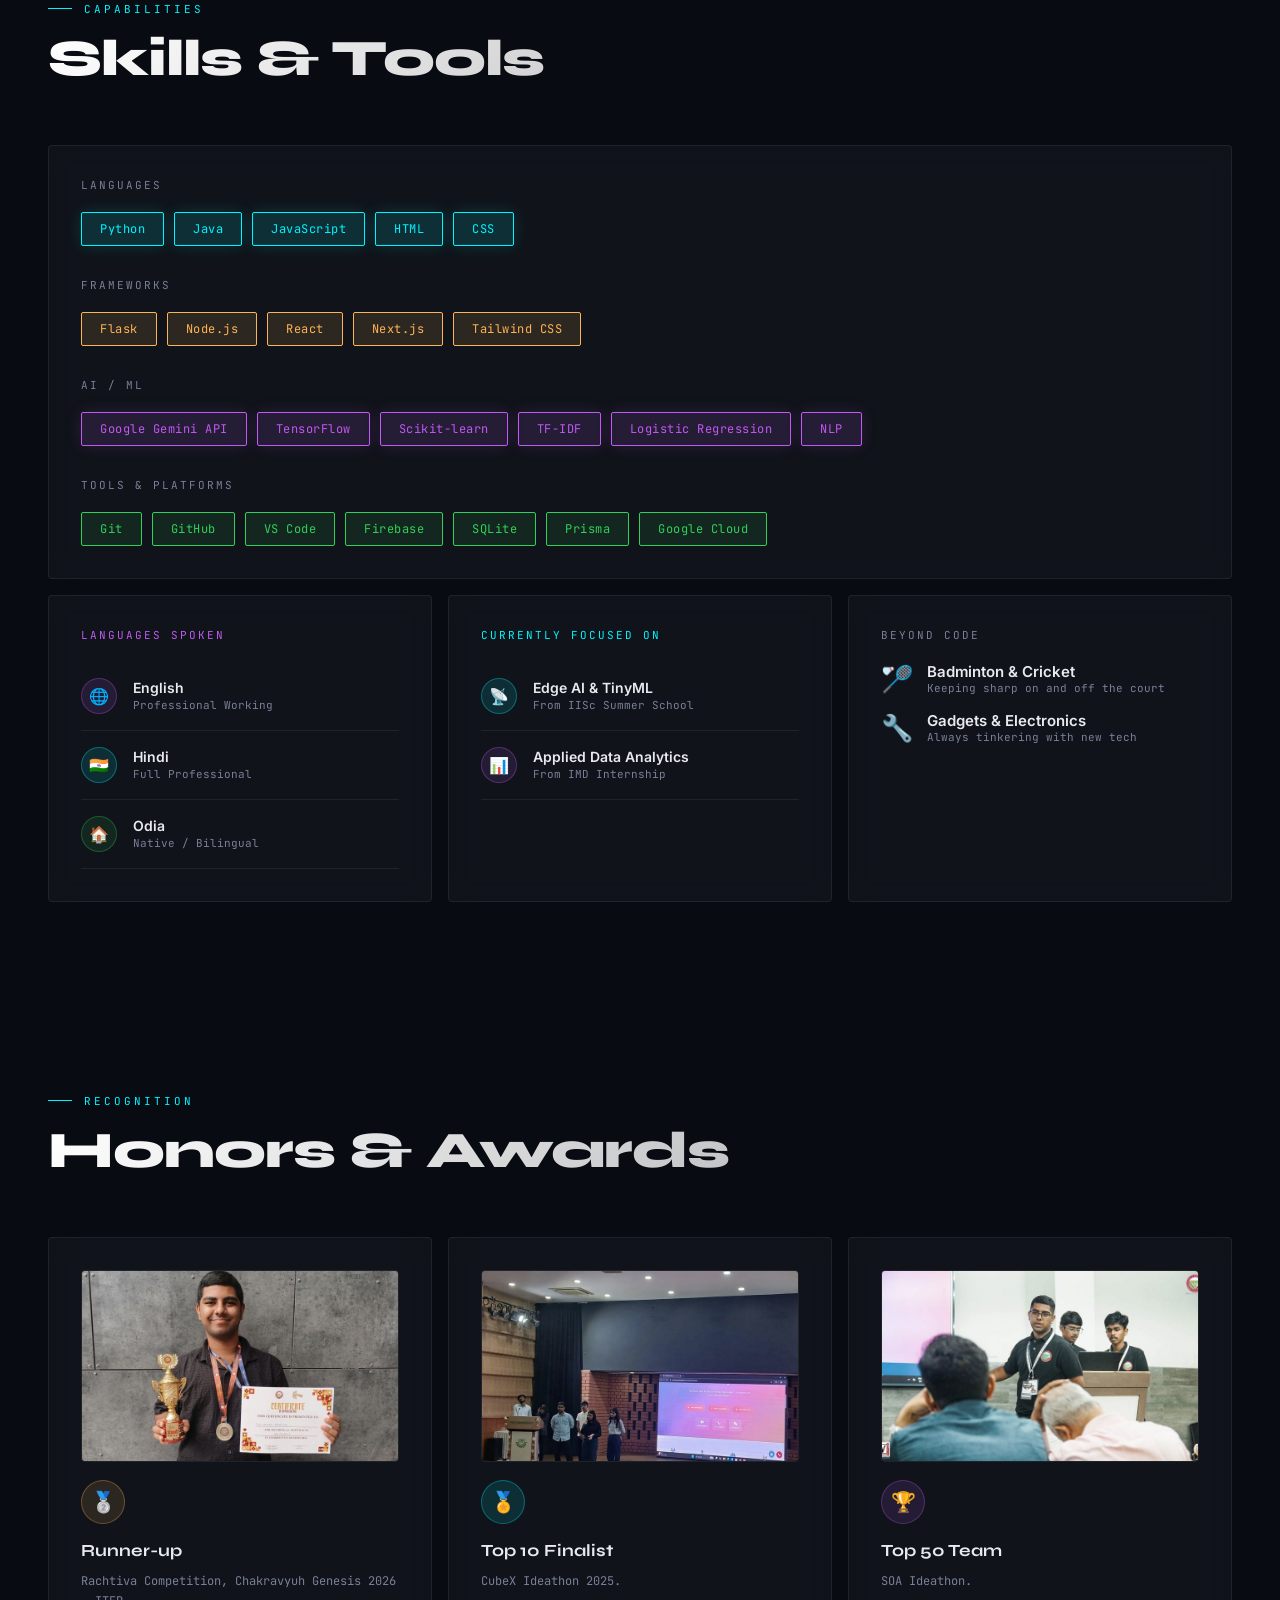
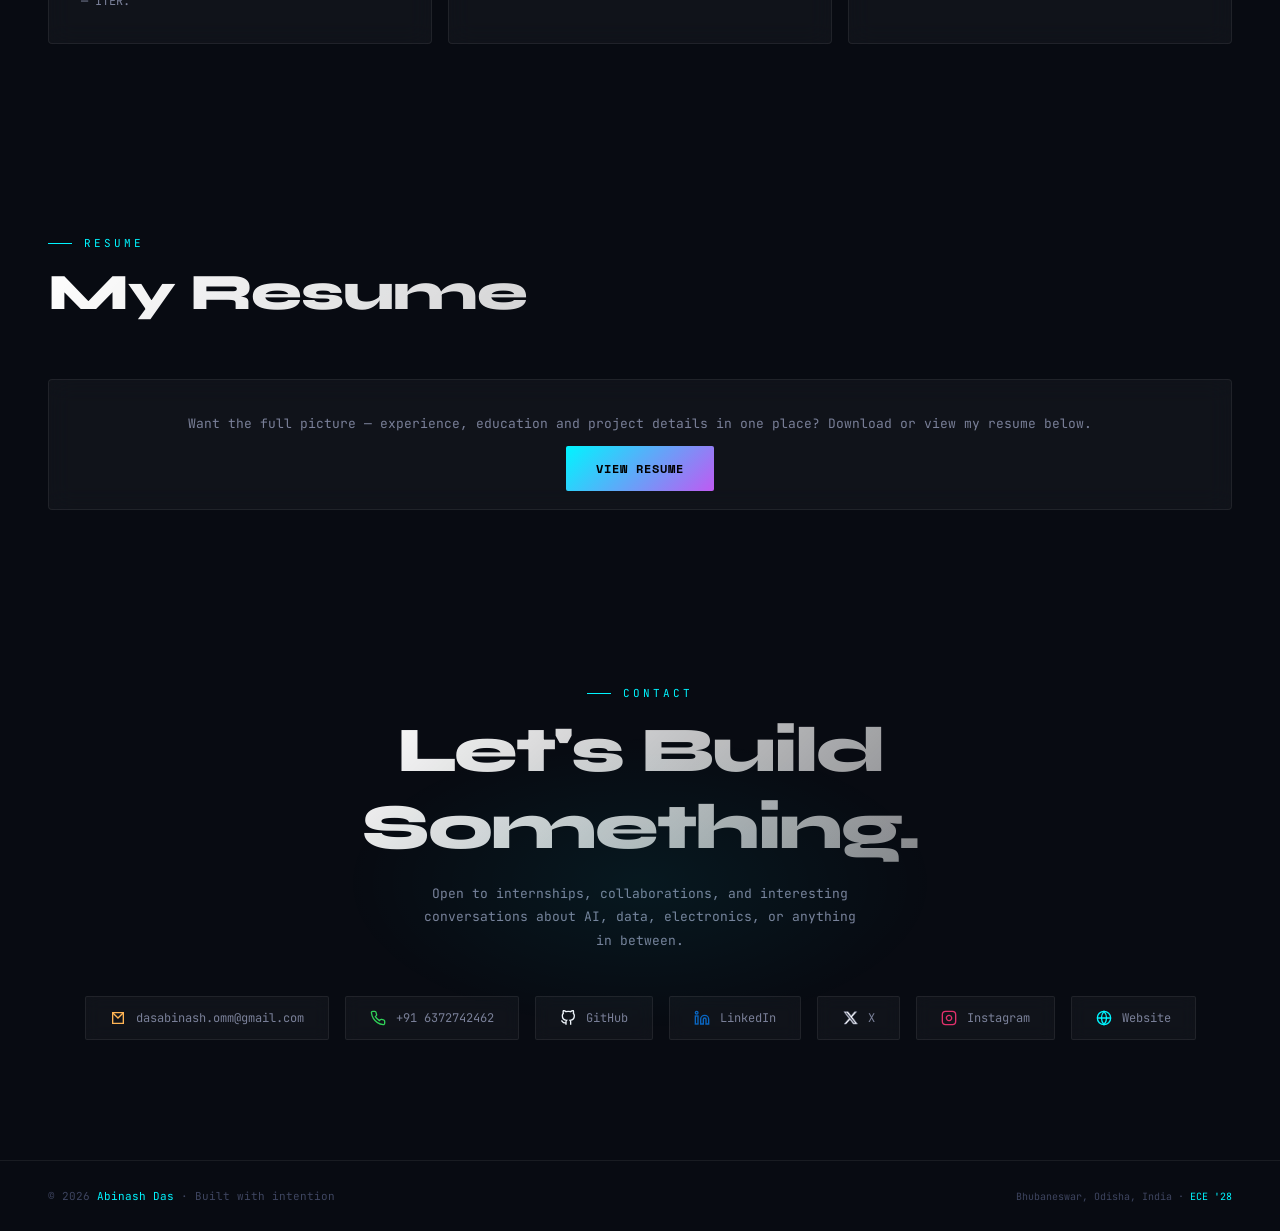
==== commit 152c7b12: "Update index.html" ====
--- a/index.html
+++ b/index.html
@@ -3,10 +3,12 @@
 <head>
 <meta charset="UTF-8"/>
 <meta name="viewport" content="width=device-width, initial-scale=1.0"/>
-<title>Abinash Das — ECE Engineer &amp; AI/Data Builder</title>
-<meta name="description" content="Portfolio of Abinash Das — ECE undergraduate at SOA University, IMD Summer Intern, ACM Summer School (IISc) participant, building AI, data and full-stack systems."/>
+<title>Abinash Das | ECE Student, AI/ML &amp; Data Science</title>
+<meta name="description" content="Abinash Das — Electronics and Communication Engineering student at SOA University, Summer Intern at India Meteorological Department (IMD), and ACM Summer School participant at IISc Bangalore. Exploring AI/ML, data science, and full-stack development."/>
+
 <link href="https://fonts.googleapis.com/css2?family=Space+Mono:wght@400;700&family=Syne:wght@400;600;700;800&family=JetBrains+Mono:wght@300;400;500;600&family=Inter:wght@400;500;600&display=swap" rel="stylesheet"/>
 <link rel="stylesheet" href="style.css"/>
+```
 </head>
 <body>
 
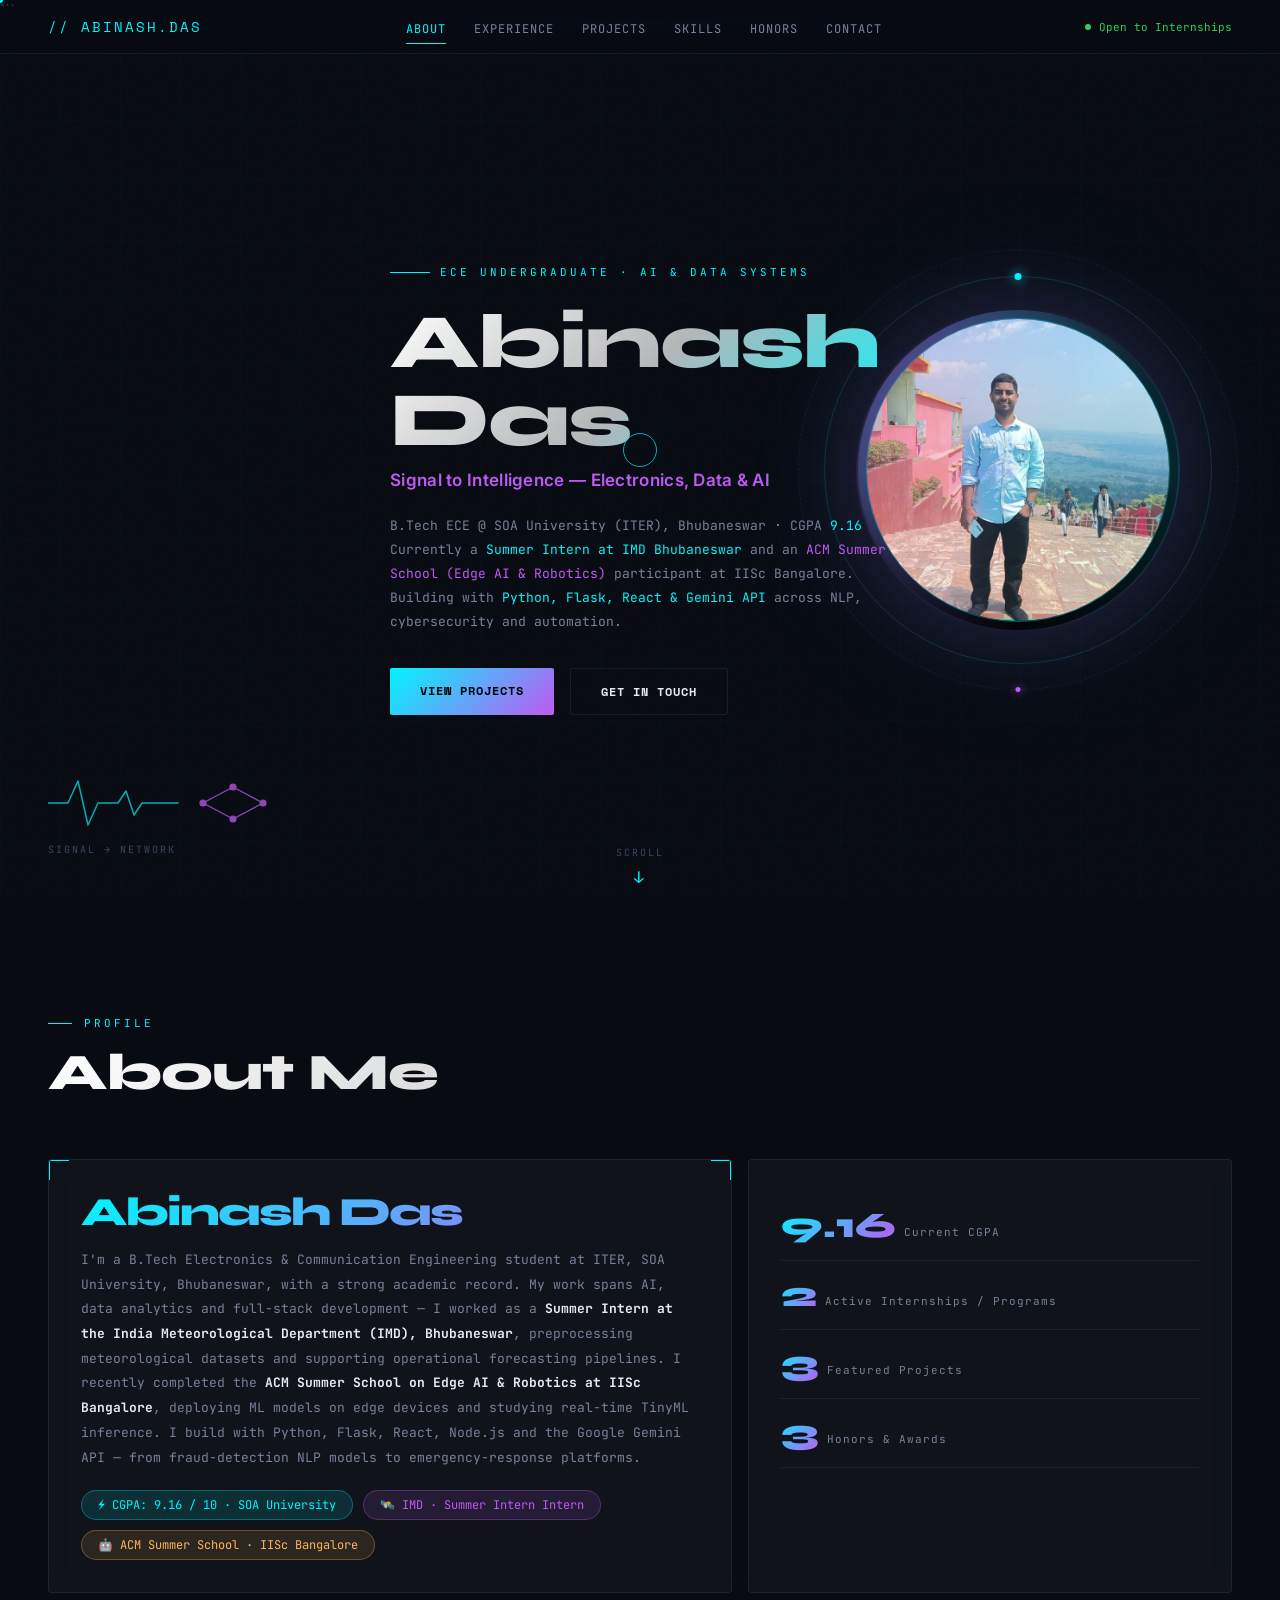
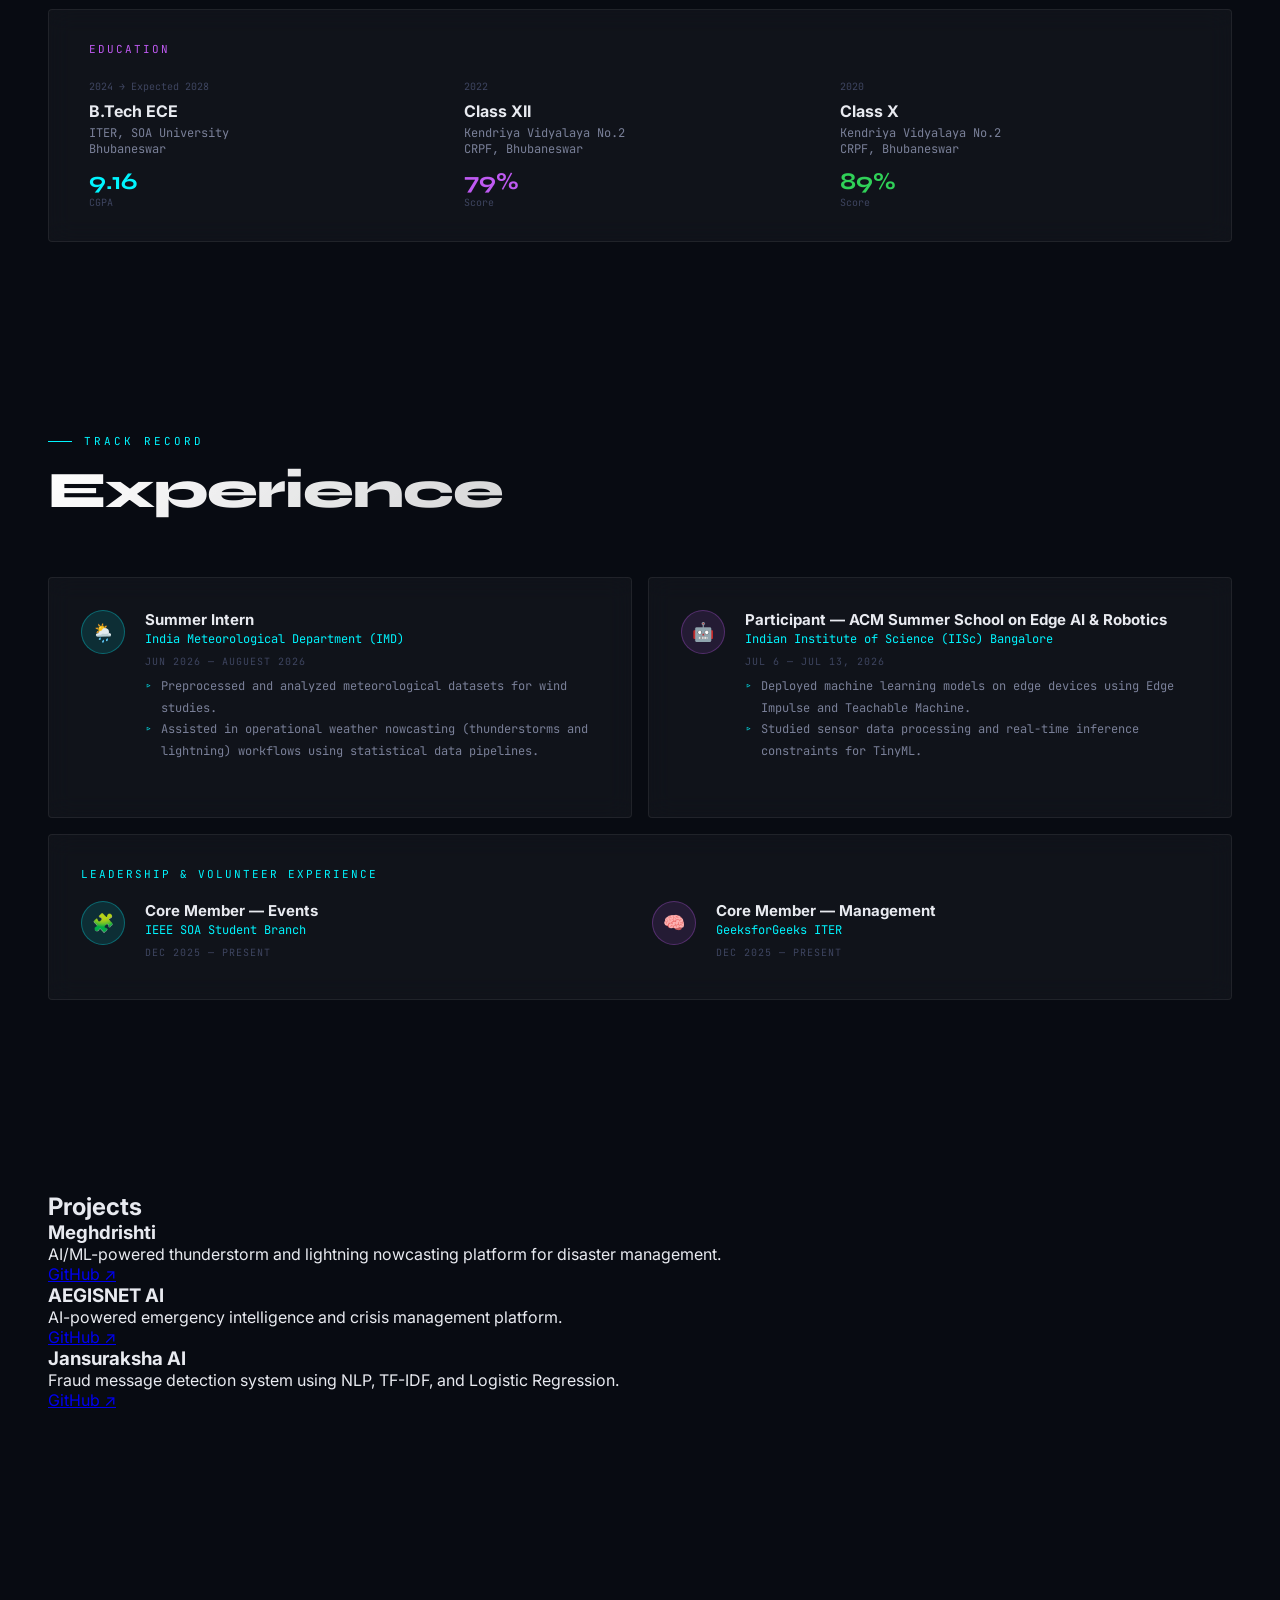
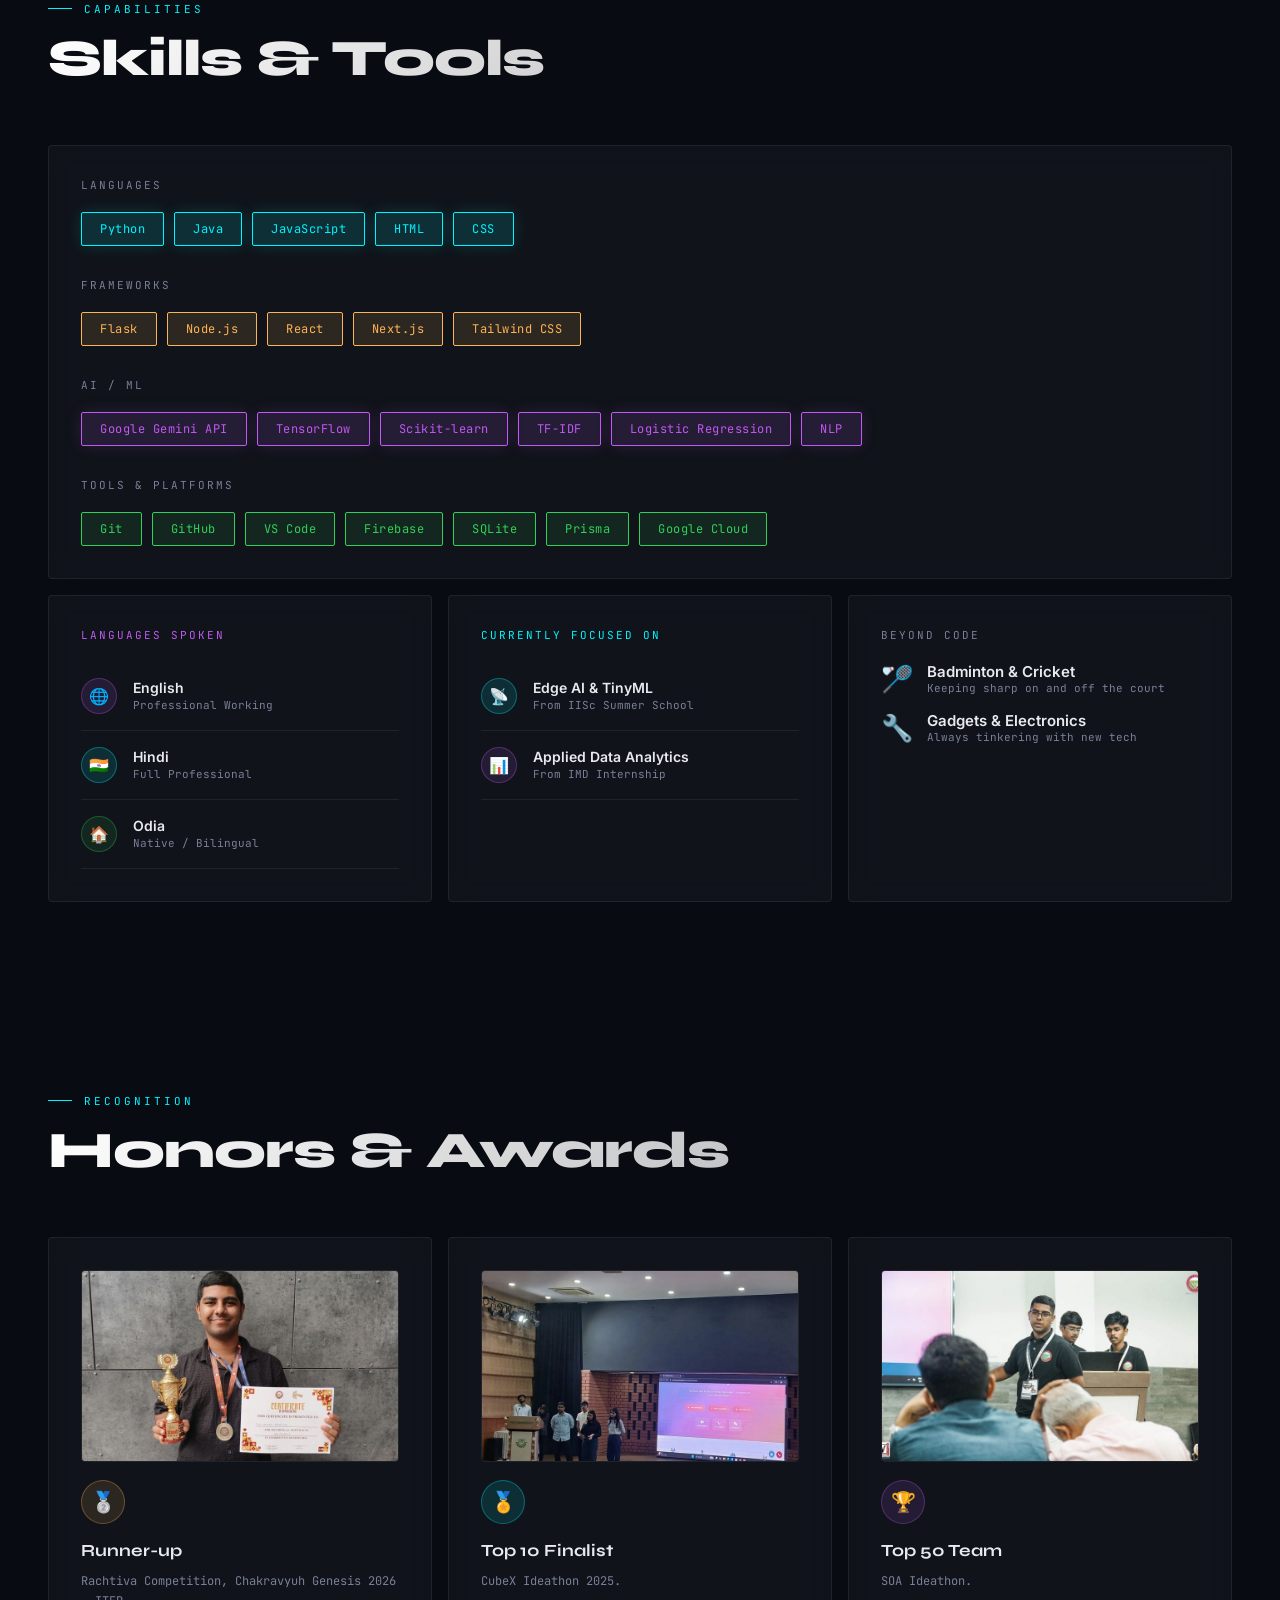
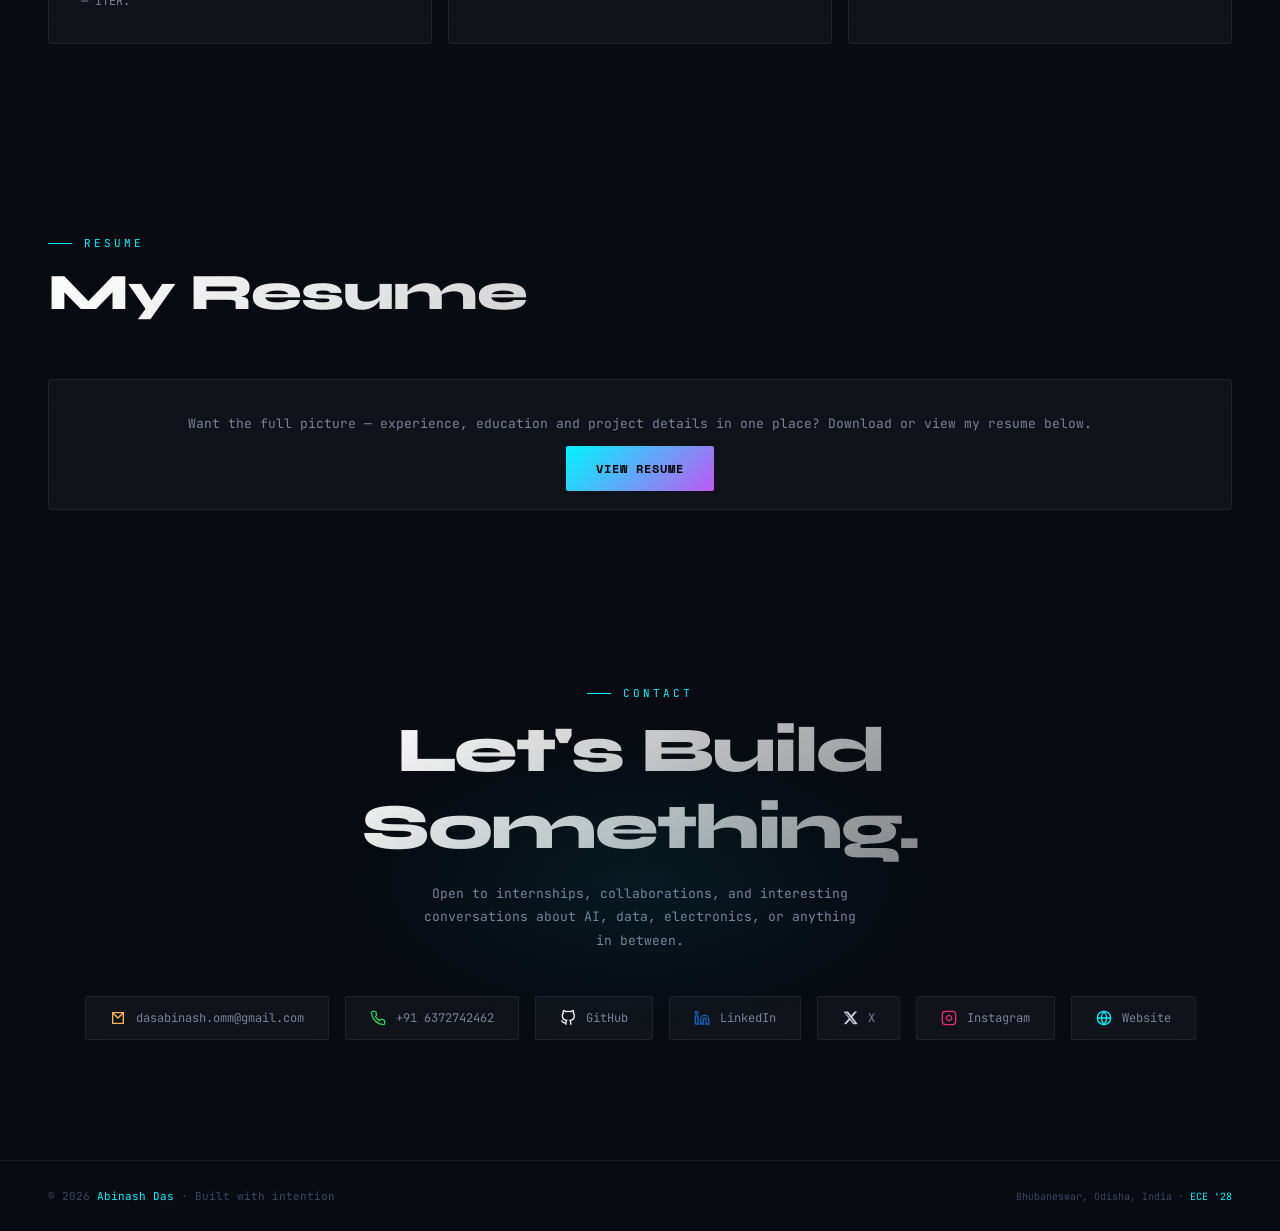
==== commit 380f94d7: "Update index.html" ====
--- a/index.html
+++ b/index.html
@@ -55,7 +55,7 @@
     <p class="hero-role">Signal to Intelligence — Electronics, Data &amp; AI</p>
     <p class="hero-bio">
       B.Tech ECE @ SOA University (ITER), Bhubaneswar · CGPA <span>9.16</span><br/>
-      Currently a <span>Summer Intern at IMD</span> and an <span class="v">ACM Summer
+      Currently a <span>Summer Intern at IMD Bhubaneswar</span> and an <span class="v">ACM Summer
       School (Edge AI &amp; Robotics)</span> participant at IISc Bangalore.<br/>
       Building with <span>Python, Flask, React &amp; Gemini API</span> across NLP,
       cybersecurity and automation.
@@ -103,7 +103,7 @@
     University, Bhubaneswar, with a strong academic record. My work spans AI, data
     analytics and full-stack development — I worked as a
     <strong style="color:var(--text)">Summer Intern at the India Meteorological
-    Department (IMD)</strong>, preprocessing meteorological datasets and supporting
+    Department (IMD), Bhubaneswar</strong>, preprocessing meteorological datasets and supporting
     operational forecasting pipelines. I recently completed the
     <strong style="color:var(--text)">ACM Summer School on Edge AI &amp; Robotics at
     IISc Bangalore</strong>, deploying ML models on edge devices and studying real-time
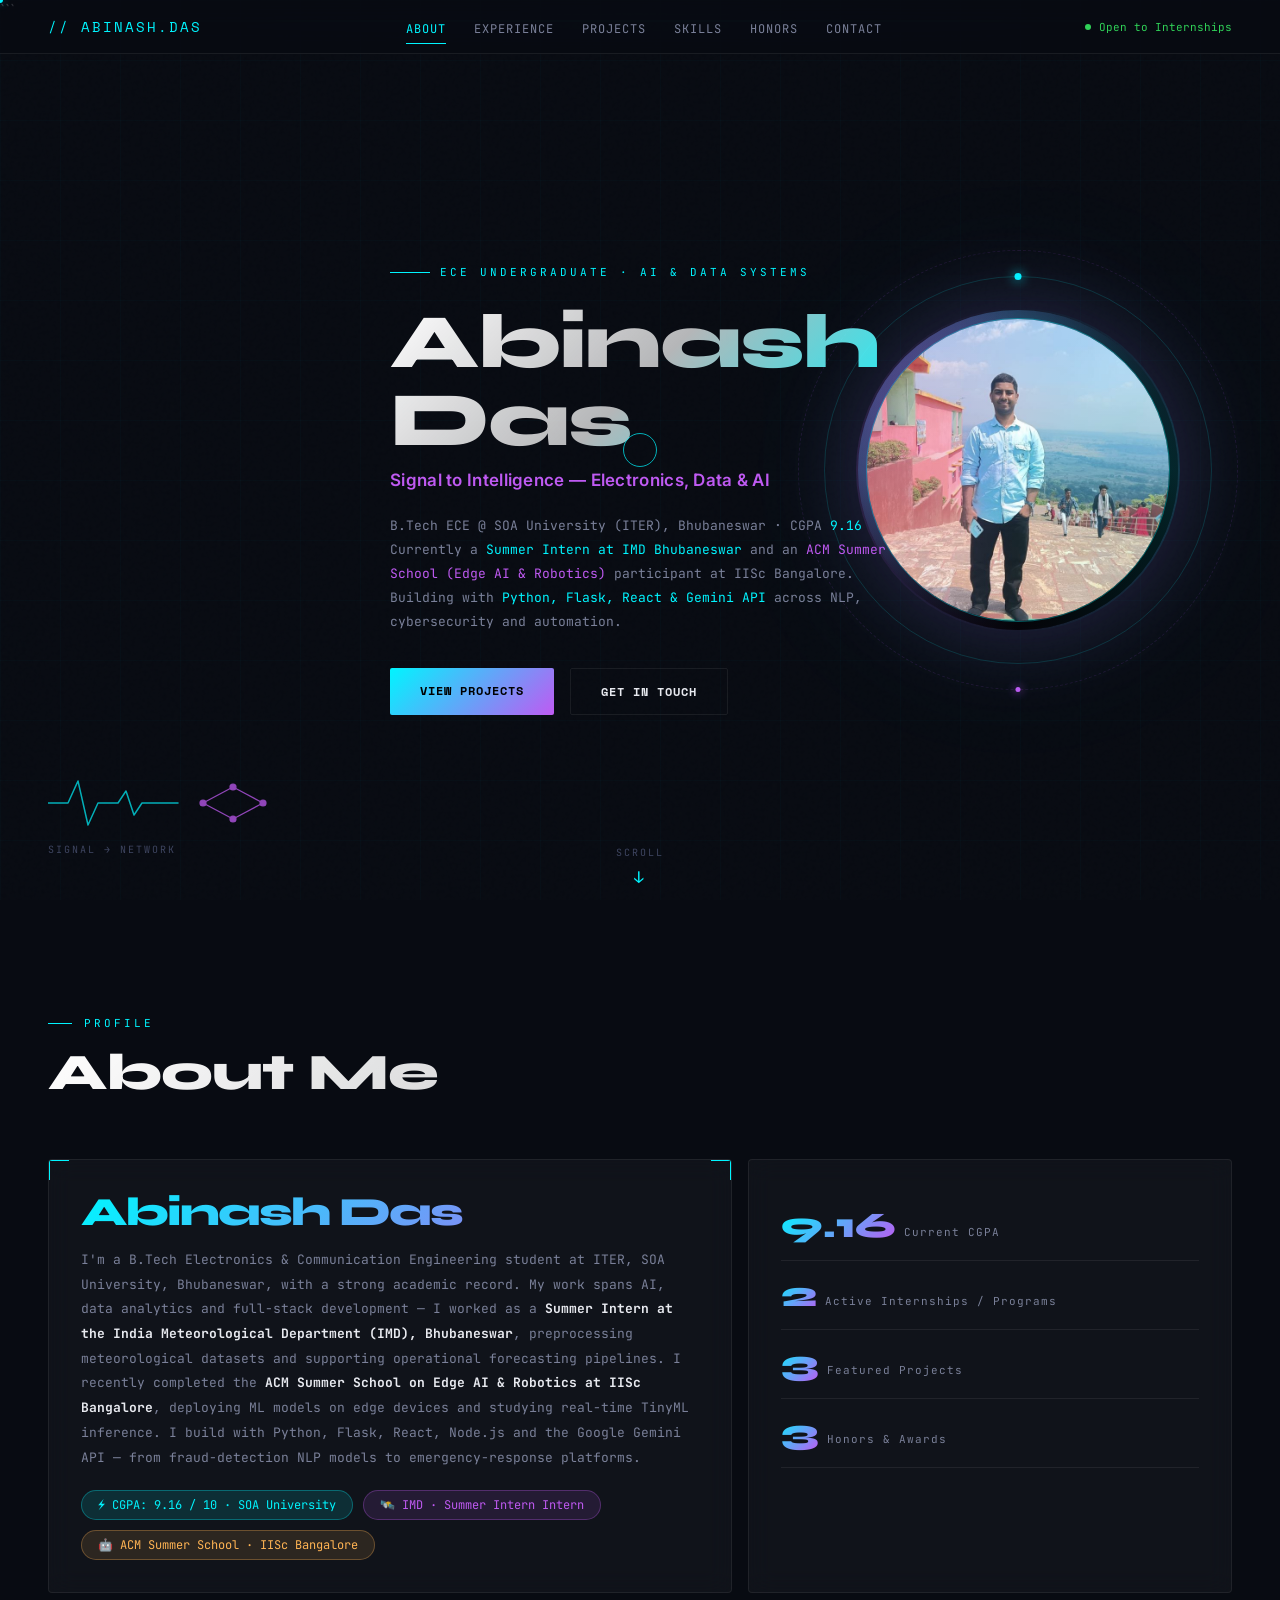
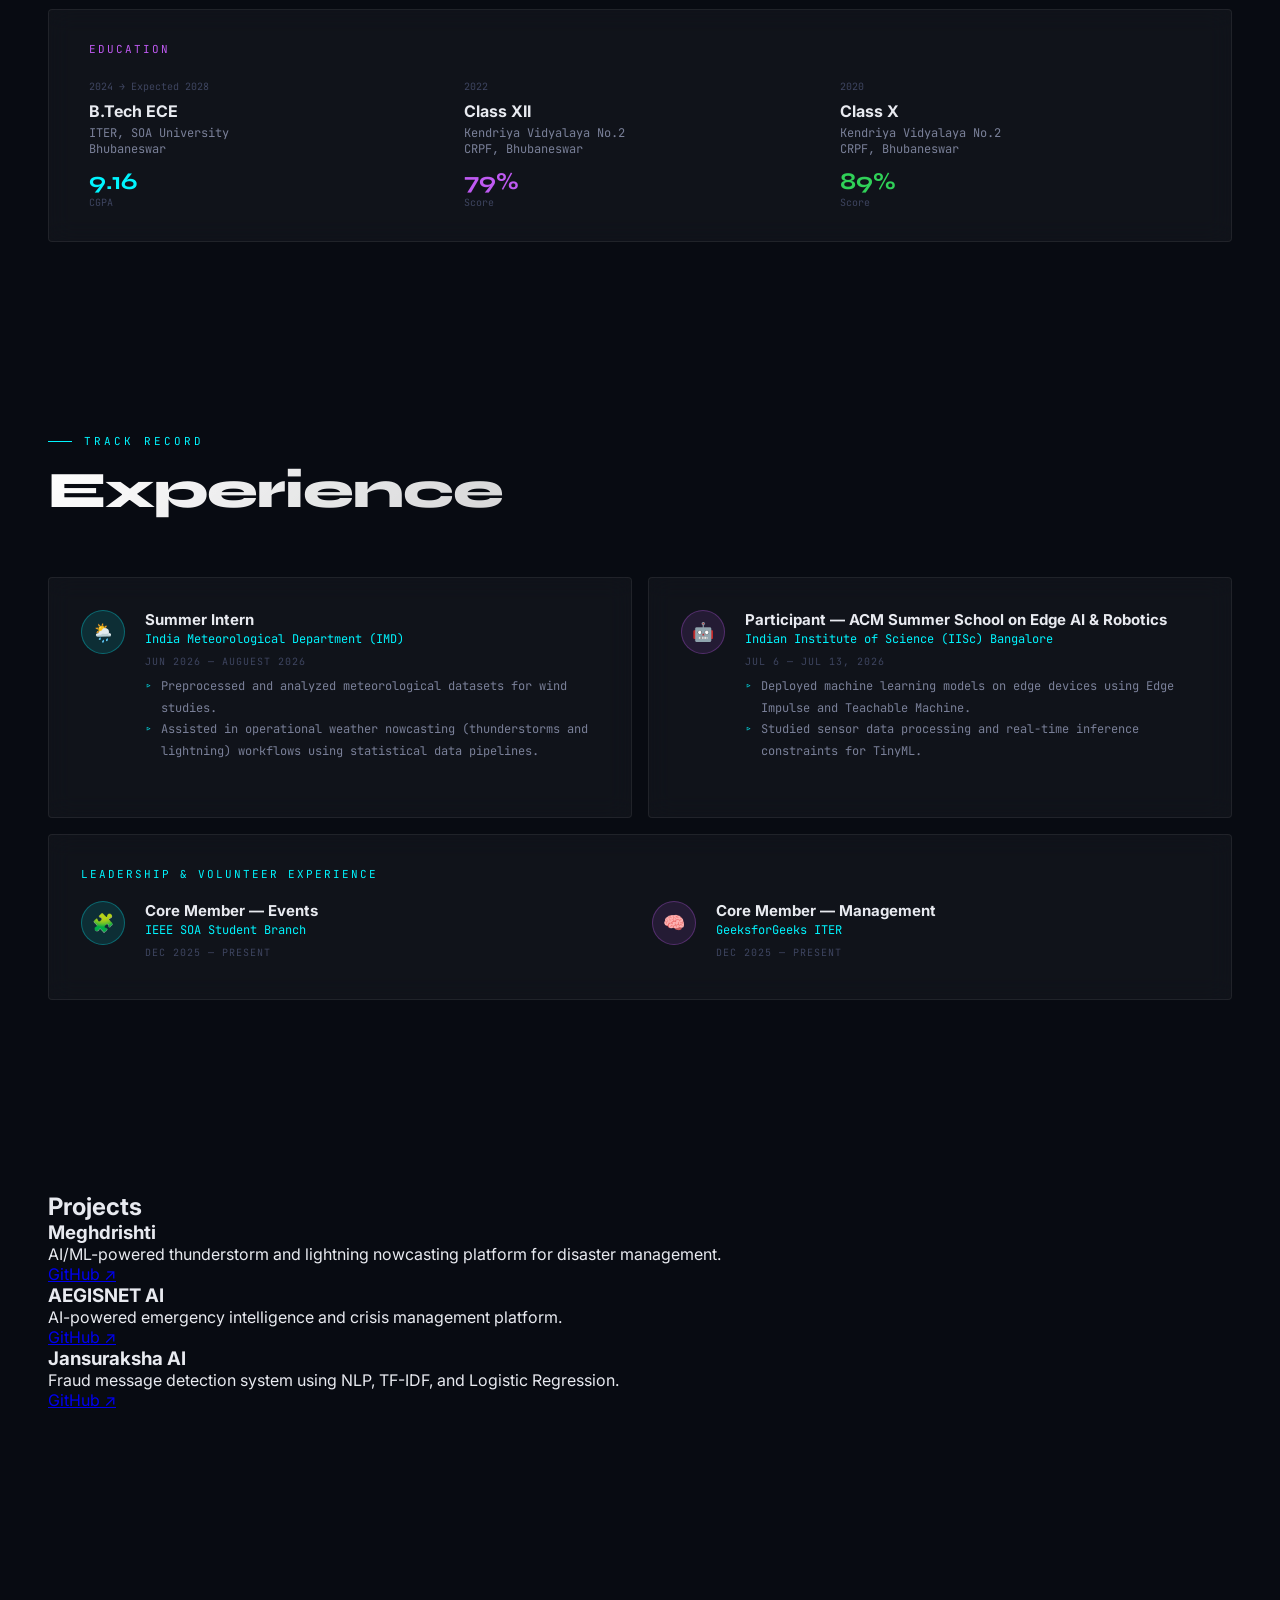
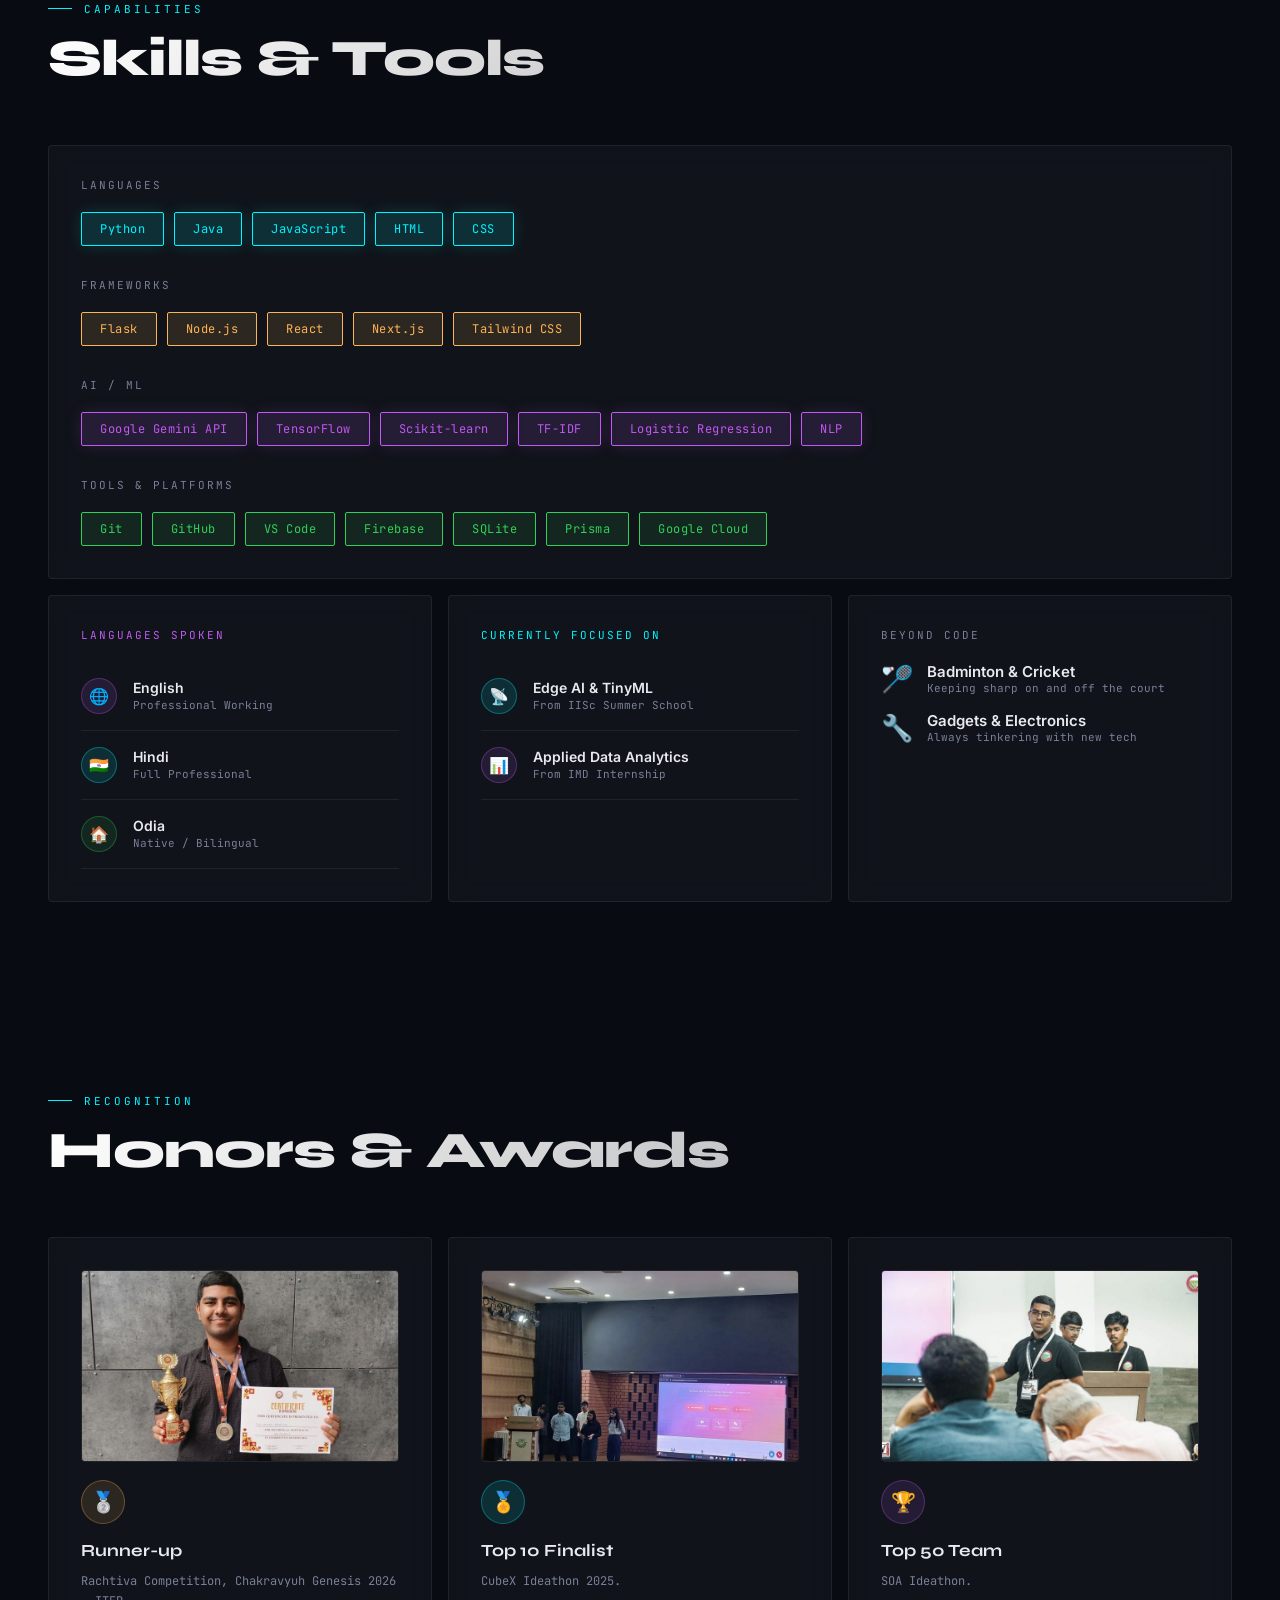
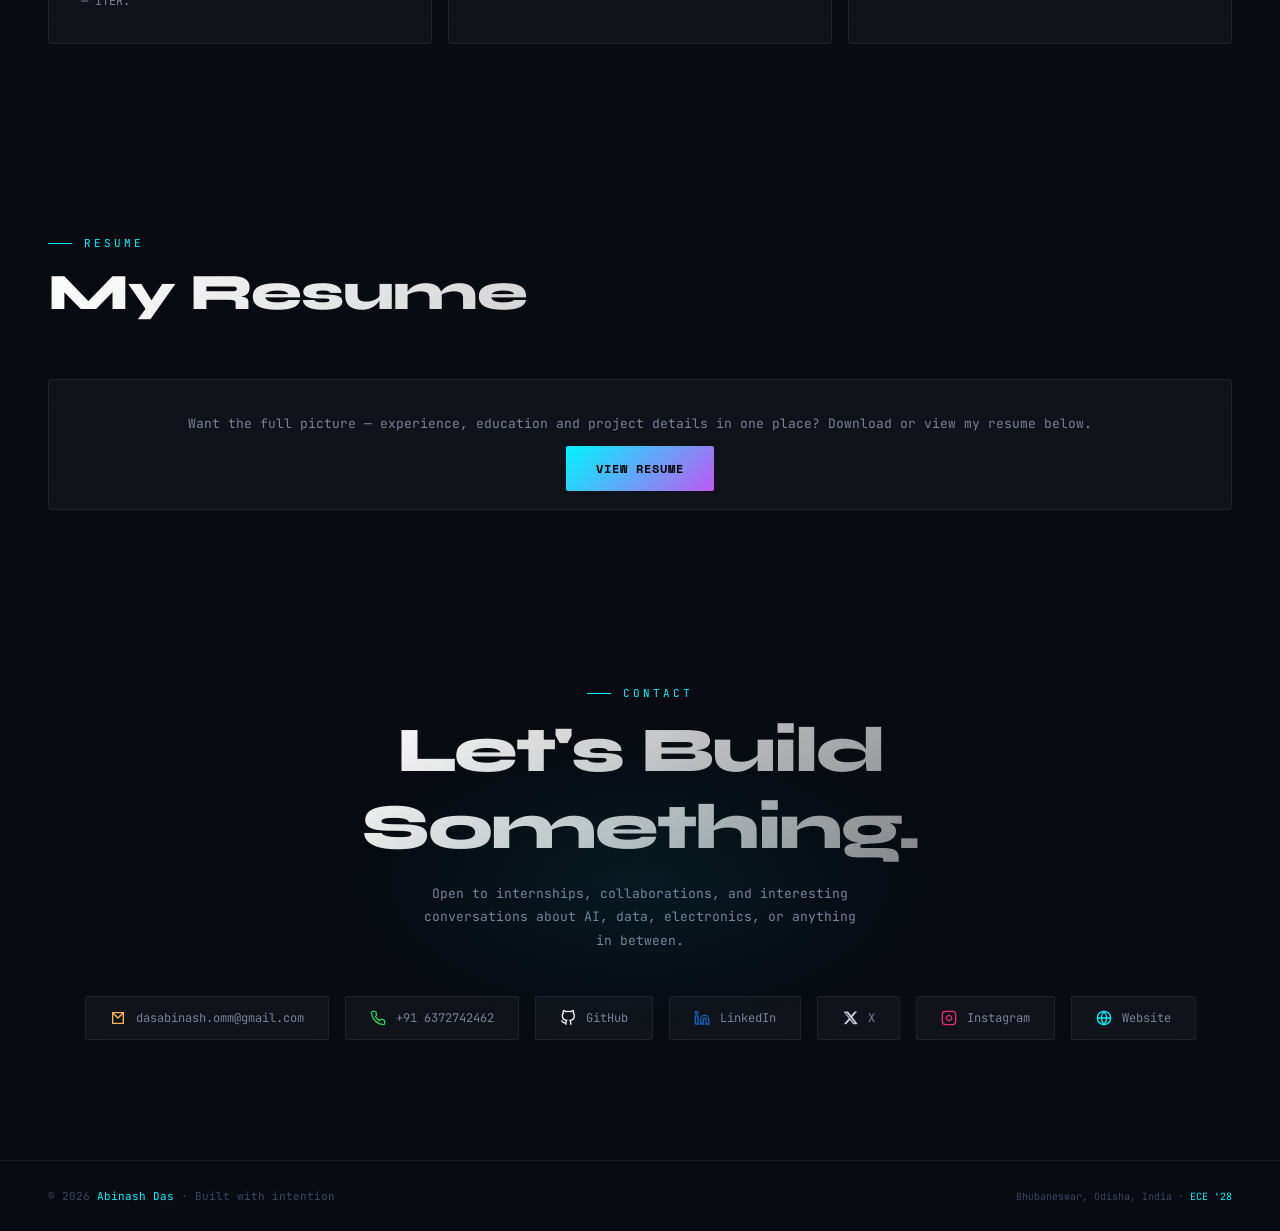
==== commit 2da602df: "Update print statement from 'Hello' to 'Goodbye'" ====
--- a/index.html
+++ b/index.html
@@ -381,7 +381,7 @@
           Want the full picture — experience, education and project details in one place?
           Download or view my resume below.
         </p>
-        <a href="https://drive.google.com/drive/u/0/folders/1NO6XIRm26R0QQQZ70E4Bsf0y6ZEtDcJr"
+        <a href="https://drive.google.com/drive/folders/1NO6XIRm26R0QQQZ70E4Bsf0y6ZEtDcJr?usp=sharing"
            target="_blank" rel="noopener" class="btn-primary">View Resume</a>
         <div class="accent-line"></div>
       </div>
